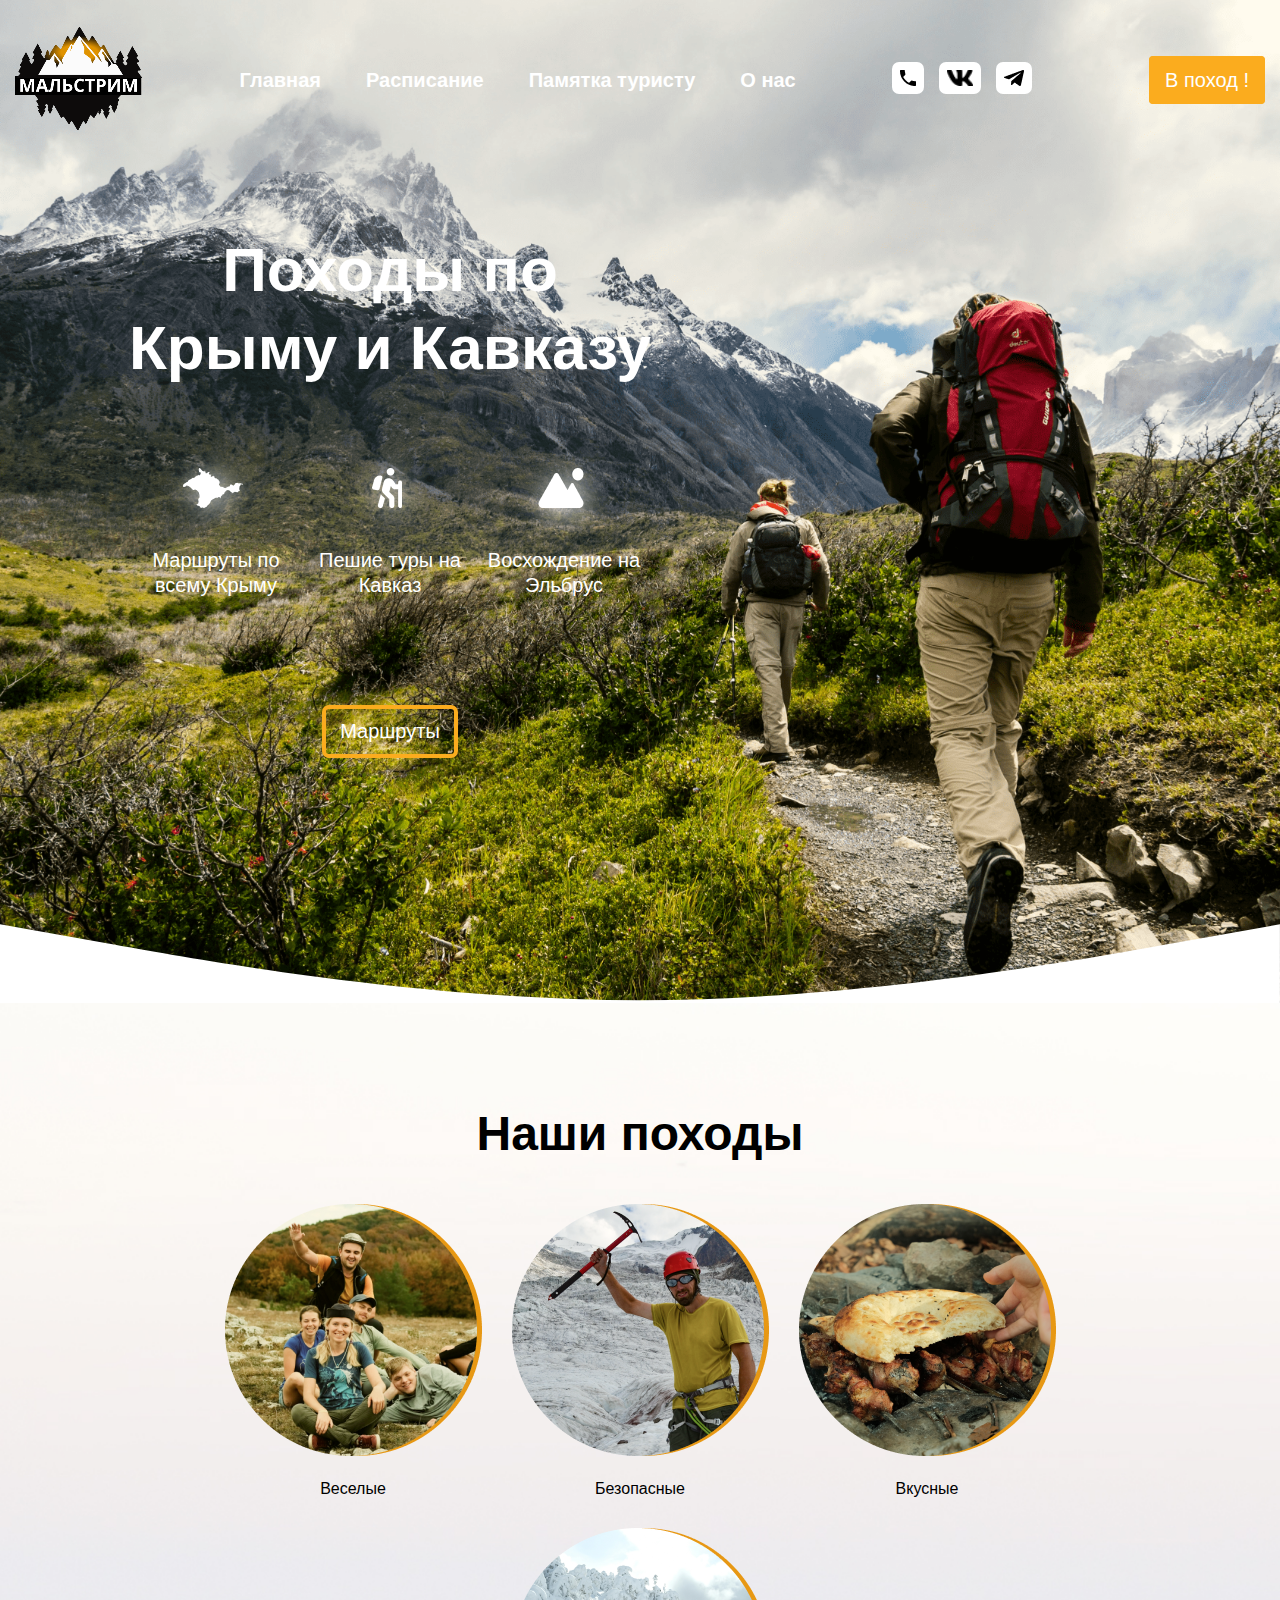
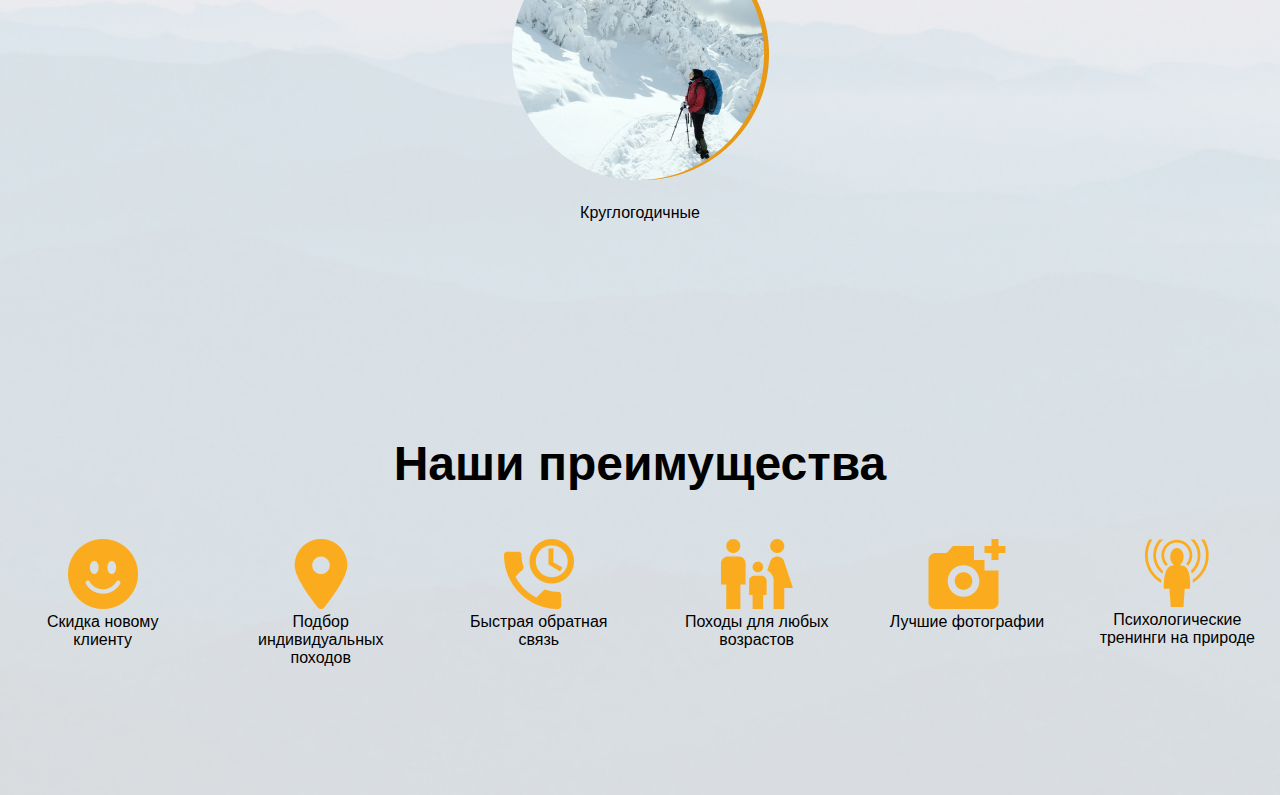
==== index.html @ 2e8ce88b "header" ====
<!DOCTYPE html>
<html lang="en">
  <head>
    <meta charset="UTF-8" />
    <meta http-equiv="X-UA-Compatible" content="IE=edge" />
    <meta name="viewport" content="width=device-width, initial-scale=1.0" />
    <title>МАЛЬСТРИМ</title>
    <script defer src="main.js"></script>
    <link rel="stylesheet" href="main.css" />
    <link
      href="https://fonts.cdnfonts.com/css/euclid-circular-a"
      rel="stylesheet"
    />
    <link
      href="https://fonts.cdnfonts.com/css/helveticaneuecyr-2"
      rel="stylesheet"
    />
    <link rel="stylesheet" href="https://cdn.jsdelivr.net/npm/swiper@9/swiper-bundle.min.css" />
    <script src="https://cdn.jsdelivr.net/npm/swiper@9/swiper-bundle.min.js"></script>
  </head>
  <body>
    <header class="header">
      <div class="container">
        <div class="header_burger">
          <div class="burger">
            <span></span>
          </div>
        </div>
        <div class="header_block">
          <a href="index.html"><img src="img/logo.png" alt="logo" /></a>
          <nav class="nav">
            <ul>
              <li><a href="index.html">Главная</a></li>
              <li><a href="schedule.html">Расписание</a></li>
              <li><a href="reminder.html">Памятка туристу</a></li>
              <li><a href="about.html">О нас</a></li>
            </ul>
          </nav>
          <div class="menu" >
            <img class="menu_img" src="img/+.png" onclick="menu_img_close()" alt="">
            <ul>
              <li class="menu_link"><a href="index.html">Главная</a></li>
              <li class="menu_link"><a href="schedule.html">Расписание</a></li>
              <li class="menu_link">
                <a href="reminder.html">Памятка туристу</a>
              </li>
              <li class="menu_link"><a href="about.html">О нас</a></li>
            </ul>
            <button class="menu_btn" type="submit" onclick="show()">Заявка</button>
            <div class="menu_tel">
              <img src="img/tube  white.png" alt="telephone">
              <p>+7(978) 798-58-72</p>
            </div>
            <div class="menu_tel">
              <img src="img/tube  white.png" alt="telephone">
              <p>+7(978) 798-58-72</p>
            </div>
            <div class="menu_icon">
              <img src="img/VK1.png" alt="vk">
              <img src="img/TЛ.png" alt="telegram">
            </div>
          </div>
          <div class="header_icon">
            <a href=""><img class="header_icon_telephone" src="img/Трубка.png" alt="telephone" /></a>
            <a href="#"><img class="header_icon_vk" src="img/VK1.png" alt="vk" /></a>
            <a href="#"><img class="header_icon_telegram" src="img/TЛ.png" alt="telegram" /></a>
          </div>
          <div class="header_link">
            <a href="#" onclick="show()">В поход !</a>
          </div>
    </div>
          <div class="modal_form_active modal_close">
            <div class="modal_window_window">
            <div class="modal_window">
              <div class="modal_img_1" >
                <img src="img/модальное окно.png" alt="">
                <div class="modal_form_p">
                  <p>Отдыхай правильно</p>
                </div>
              </div>
              <div class="modal_img_2">
                <img src="img/+.png" onclick="show()"alt="">
              </div>
            <div class="modal_form">
              <form action="">
                <p class="modal_form_text">Отправьте заявку и мы перезвоним Вам в ближайшее время и поможем подобрать поход</p>
                <div class="modal_application">
                  <img src="img/туристМод.png" alt="турист">
                  <div class="modal_application_label">
                  <p><label for="">Ваше имя:</label></p>
                  <input class="modal_application_input" type="text" name="name">
                </div>
                </div>
                <div class="modal_application">
                  <img src="img/телефон.png" alt="телефон">
                  <div class="modal_application_label">
                  <p><label for="">Телефон:</label></p>
                  <input class="modal_application_input" type="text" name="name">
                </div>
                </div>
                <div class="modal_application_checkbox">
                <input type="checkbox" class="modal_application_input_checkbox">
                <p> Я согласен с <span>условиями передачи информации</span></p>
              </div>
                <button class="modal_form_btn" type="submit">Отправить</button>
              </form>
            </div>
          </div>
          </div>
      </div>
          <div class="header_box">
            <div class="header_box_title_img">
              <div class="header_box_title">
                <h1>
                  Походы по <br />
                  Крыму и Кавказу
                </h1>
              </div>
              <div class="header_block_description">
                <div class="header_block_img">
                  <img src="img/Карта.png" alt="Карта" />
                  <p>Маршруты по всему Крыму</p>
                </div>
                <div class="header_block_img">
                  <img src="img/Турист.png" alt="Карта" />
                  <p>Пешие туры на Кавказ</p>
                </div>
                <div class="header_block_img">
                  <img src="img/Гора.png" alt="Карта" />
                  <p>Восхождение на Эльбрус</p>
                </div>
              </div>
            </div>
            <div class="header_box_link">
              <a href="schedule.html">Маршруты</a>
            </div>
          </div>
        </div>
        <svg xmlns="http://www.w3.org/2000/svg" viewBox="0 0 1440 185"><path fill="#ffffff" fill-opacity="1" d="M0,96L120,117.3C240,139,480,181,720,181.3C960,181,1200,139,1320,117.3L1440,96L1440,320L1320,320C1200,320,960,320,720,320C480,320,240,320,120,320L0,320Z"></path></svg>
    </header>
    <section class="hiking_advantages">
      <div class="container">
        <h2>Наши походы</h2>
        <div class="hiking_block">
          <div class="hiking_img">
            <img src="img/Веселые.png" alt="cheerful" />
            <p>Веселые</p>
          </div>
          <div class="hiking_point"></div>
          <div class="hiking_img">
            <img src="img/Безопасные.png" alt="Safe" />
            <p>Безопасные</p>
          </div>
          <div class="hiking_point"></div>
          <div class="hiking_img">
            <img src="img/Вкусные.png" alt="Tasty" />
            <p>Вкусные</p>
          </div>
          <div class="hiking_point"></div>
          <div class="hiking_img">
            <img src="img/Круглогодичные.png" alt="season" />
            <p>Круглогодичные</p>
          </div>
        </div>
        <div class="swiper mySwiper">
          <div class="swiper-wrapper">
            <div class="swiper-slide"><img src="img/Веселые.png" alt="Веселые"></div>
            <div class="swiper-slide"><img src="img/Безопасные.png" alt="Безопасные"></div>
            <div class="swiper-slide"><img src="img/Вкусные.png" alt="Вкусные"></div>
            <div class="swiper-slide"><img src="img/Круглогодичные.png" alt="Круглогодичные"></div>
          </div>
        </div>
      </div>
      <div class="container">
        <h2>Наши преимущества</h2>
        <div class="advantages_block">
          <div class="advantages_img">
            <img src="img/Vector.png" alt="" />
            <p>Скидка новому клиенту</p>
          </div>
          <div class="advantages_img">
            <img src="img/Vector (1).png" alt="" />
            <p>Подбор индивидуальных походов</p>
          </div>
          <div class="advantages_img_none">
            <img src="img/Vector (2).png" alt="" />
            <p>Быстрая обратная связь</p>
          </div>
          <div class="advantages_img">
            <img src="img/Vector (3).png" alt="" />
            <p>Походы для любых возрастов</p>
          </div>
          <div class="advantages_img">
            <img src="img/Vector (4).png" alt="" />
            <p>Лучшие фотографии</p>
          </div>
          <div class="advantages_img_none">
            <img src="img/Vector (5).png" alt="" />
            <p>Психологические тренинги на природе</p>
          </div>
        </div>
      </div>
    </section>


  </body>
</html>
---- main.css ----
* {
    margin: 0;
    padding: 0;
    box-sizing: border-box;
}

.container {
    max-width: 1290px;
    margin: 0 auto;
    padding: 0 15px;
}
body {
    font-family: "Euclid Circular A", sans-serif;
}
h2 {
    text-align: center;
    font-size: 48px;
    line-height: 61px;
    font-weight: 700;
    color: #000000;
    padding-top: 100px;
}

.header_schedule,
.header_reminder,
.header_about {
    padding-top: 25px;
}
.header {
    position: relative;
    width: 100%;
    background-image: url("img/Фон.png");
    background-repeat: no-repeat;
    background-size: cover;
    background-position: center;
    padding-top: 25px;
    padding-bottom: 200px;
}
svg{
    position: absolute;
    bottom: 0;
}
.header_block {
    display: flex;
    flex-wrap: wrap;
    align-items: center;
}

.nav {
    margin-left: 212px;
    margin-right: 83px;
}
.nav ul {
    display: flex;
    flex-wrap: wrap;
    gap: 45px;
}
.nav a {
    text-decoration: none;
    font-size: 20px;
    line-height: 25px;
    font-weight: 700;
    color: #ffffff;
}
.nav a:hover {
    color: #132c33;
}
.nav a:active {
    color: #132c33;
}
.nav li {
    list-style: none;
}
.menu > img {
    padding-top: 40px;
    padding-bottom: 54px;
}
.menu {
    text-align: end;
    width: 80%;
    height: auto;
    background-color: rgba(19, 44, 51, 1);
    opacity: 1;
    padding-top: 50px;
    padding-right: 30px;
    position: fixed;
    right: -3000px;
    transition: 1s;
    z-index: 5;
}

.menu li {
    text-align: end;
    list-style: none;
    text-decoration: none;
    margin-bottom: 30px;
}
.menu_btn {
    font-size: 20px;
    line-height: 25px;
    font-weight: 500;
    color: #ffffff;
    border: 1px solid #fbac1e;
    background-color: #fbac1e;
    padding: 11px 30px 11px 30px;
    border-radius: 7px;
    margin-top: 50px;
    margin-bottom: 91px;
}
.menu_btn:hover {
    background-color: #ffca3c;
}
.menu_btn:active {
    background-color: #e79814;
}
.menu_link > a {
    text-decoration: none;
    font-size: 20px;
    line-height: 25px;
    font-weight: 500;
    color: #ffffff;
}
.menu.animate {
    top: 0px;
    right: 0;
}
.menu_tel {
    display: flex;
    justify-content: end;
    align-items: center;
    margin-bottom: 15px;
}
.menu_tel > img {
    margin-right: 15px;
    color: #ffffff;
}
.menu_tel > p {
    font-size: 18px;
    line-height: 21px;
    font-weight: 300;
    color: #ffffff;
}
.menu_icon > img {
    margin-left: 23px;
    margin-bottom: 85px;
    padding: 8px;
    background-color: #ffffff;
    border-radius: 7px;
}

.header_icon {
    display: flex;
    gap: 15px;
}
.header_icon_telephone,
.header_icon_telegram,
.header_icon_vk {
    padding: 8px;
    background-color: #ffffff;
    border-radius: 7px;
    height: 32px;
}
.header_icon_telegram:hover,
.header_icon_vk:hover {
    background-color: #ffca3c;
}
.header_icon_telephone:active,
.header_icon_telegram:active,
.header_icon_vk:active {
    background-color: #e79814;
}
.header_link > a {
    text-decoration: none;
    font-size: 20px;
    line-height: 25px;
    font-weight: 500;
    color: #ffffff;
    padding: 12px 15px;
    border: 1px solid #fbac1e;
    background-color: #fbac1e;
    border-radius: 4px;
    margin-left: 21px;
}
.header_link > a:hover {
    background-color: #ffca3c;
    border: 1px solid #ffca3c;
}
.header_link > a:active {
    background-color: #e79814;
    border: 1px solid #e79814;
}
.header_info_box {
    width: 100%;
    display: flex;
}
.header_box_title h1 {
    text-align: center;
    font-size: 62px;
    line-height: 78px;
    font-weight: 700;
    color: #ffffff;
}
.header_box {
    /* display: flex; */
    width: 45%;
    padding-top: 220px;
    padding-bottom: 45px;
}
.header_block_description {
    display: flex;
}
.header_block_img {
    width: 174px;
    gap: 15px;
    text-align: center;
}
.header_block_description p {
    color: #ffffff;
    font-size: 20px;
    line-height: 25px;
    font-weight: 500;
}
.header_box_link a {
    text-decoration: none;
    font-size: 20px;
    line-height: 25px;
    font-weight: 500;
    color: #ffffff;
    border: 4px solid #fbac1e;
    border-radius: 7px;
    padding: 10px 14px;
}
.header_box_link a:hover {
    border: 4px solid #ffca3c;
}
.header_box_link a:active {
    border: 4px solid #e79814;
}
.header_box_link {
    display: flex;
    align-items: center;
    padding-top: 51px;
    justify-content: center;
}

/* Модальное  */

.modal_close{
    display: none;
}
.modal_form_active::before{
    content: "";
    background-color: rgba(0,0,0,0.6);
    position: fixed;
	left: 0;
	top: 0;
	width: 100%;
	height: 100%;
    z-index: 5;
}
.modal_window{
    position: relative;
    text-align: end;
    z-index: 6;
}
.modal_img_1{
    position: absolute;
    width: 100%;
}
.modal_img_2{
    position: absolute;
    right: 35px;
    top: 50px;
}
.modal_form_p{
    position: absolute;
    font-size: 28px;
    line-height: 35px;
    font-weight: 400;
    color: #ffffff;
    bottom: 117px;
    right: 80px;
    padding-bottom: 14px;
    border-bottom: 2px solid #ffffff;
    width: 440px;
}
.modal_form{
    position: absolute;
    max-width: 510px;
    padding: 14px 14px 40px 50px;
    margin-top: 90px;
    background-color: #ffffff;
    border-radius: 15px;
    text-align: start;
}
.modal_form_p{
    font-size: 28px;
    line-height: 35px;
    font-weight: 400;
    color: #ffffff;
    bottom: 117px;
    right: 80px;
    padding-bottom: 14px;
    border-bottom: 2px solid #ffffff;
    width: 440px;
}
.modal_form_application {
    font-size: 18px;
    line-height: 23px;
    font-weight: 300;
    color: #000000;
    padding-bottom: 25px;
}
.modal_application {
    display: flex;
    align-items: end;
    font-size: 20px;
    line-height: 22px;
    font-weight: 500;
    color: #000000;
    padding-top: 15px;
}
.modal_application img{
    height: 36px;
    margin-right: 20px;
}
.modal_application_label p{
    padding-left: 30px;
}
.modal_application_input {
    border: none;
    border-bottom: 1px solid #000000;
    background: none;
    max-width: 300px;
    font-size: 20px;
}
.modal_application_checkbox{
    display: flex;
    margin-top: 26px;
}
.modal_application_input_checkbox{
    margin-right: 10px;
    width: 20px;
    height: 20px;
}
.modal_application_checkbox>p{
    font-size: 16px;
    line-height: 20px;
    font-weight: 300;
    color: rgba(170, 170, 170, 1);
}
.modal_application_checkbox>p>span{
    color: rgba(251, 172, 30, 1);
}
.modal_form_btn {
    font-size: 20px;
    line-height: 25px;
    font-weight: 500;
    color: #ffffff;
    padding: 11px 42px 11px 42px;
    border: none;
    background-color: #fbac1e;
    border-radius: 7px;
    display: block;
    margin: 30px auto 0;
}


/* hiking */
.swiper-slide img{
    display: none;
}
.hiking_advantages {
    background-image: url(img/sect-benefits.jpg);
    background-repeat: no-repeat;
    background-size: cover;
}
.hiking_block {
    width: 100%;
    display: flex;
    flex-wrap: wrap;
    justify-content: space-between;
    align-items: center;
    padding-top: 40px;
    padding-bottom: 111px;
}
.hiking_img {
    text-align: center;
}
.hiking_img:last-child {
    padding-right: 0;
    border: 0;
}
.hiking_point {
    width: 20px;
    height: 20px;
    border: 1px solid #fbac1e;
    background-color: #fbac1e;
    border-radius: 50%;
    align-items: center;
}
.hiking_img > img {
    padding-bottom: 20px;
}

/* advantages */

.advantages_block {
    display: flex;
    justify-content: center;
    padding-top: 45px;
    padding-bottom: 128px;
    gap: 48px;
}
.advantages_img {
    max-width: 170px;
    text-align: center;
}
.advantages_img_none{
    max-width: 170px;
    text-align: center;
}






@media (max-width: 1300px) {

    .header_block{
        justify-content: space-between;
    }
    .nav{
        margin: 0;
    }
    .hiking_block {
        justify-content: center;
    }
    .header_block_description{
        justify-content: center;
        padding-top: 51px;
        padding-bottom: 56px;
    }
    .header_box{
        width: 60%;
        display: block;
        padding-top: 96px;
    }
    .header_box_link{
        justify-content: center;
    }
    .advantages_block{
        flex-wrap: wrap;
    }
    .hiking_block{
        width: 80%;
        margin: 0 auto;
        gap: 30px;
    }
    .hiking_point{
        display: none;
    }
    .modal_img_1 img{
        width: 850px;
        height: 560px;
    }
    .modal_form{
        margin-top: 90px;
    }
}
@media (max-width: 1100px){
    .header_icon {
        display: none;
    }
    .nav,
    .header_link {
        display: none;
    }
    .header_burger{
        display: flex;
        justify-content: end;
    }
    .menu{
        width: 50%;
    }
    .burger {
        top: 72px;
        right: 20px;
        position: relative;
        width: 35px;
        height: 35px;
    }
    .burger span,
    .burger span:before,
    .burger span:after {
        position: absolute;
        width: 100%;
        height: 3px;
        background: #ffffff;
        transition: 0.5s;
    }
    .burger span:before {
        content: "";
        top: -10px;
    }
    .burger span {
        top: 15px;
        right: 1px;
    }
    .burger span:after {
        content: "";
        bottom: -10px;
    }
}
@media (max-width: 855px) {
    .header_box {
        width: 100%;
        display: block;
    }
    .header_block_description {
        width: 100%;
        justify-content: center;
        padding-bottom: 30px;
    }
    .header_block_description p {
        font-size: 16px;
        line-height: 20px;
        font-weight: 500;
    }
    .header_box_link {
        margin: 0;
        justify-content: center;
    }
    .hiking_point {
        display: none;
    }
    .hiking_block {
        gap: 15px;
        padding-bottom: 0;
    }
    .hiking_img p {
        padding-bottom: 15px;
    }
    .header_box {
        padding-top: 50px;
    }

    .modal_img_1 img, .modal_form_p{
        display: none;
    }
    .modal_form{
        position: sticky;
        margin: 0 auto;
    }
    .modal_img_2{
        position: static;
        text-align: end;
        margin-right: 150px;
        margin-bottom: 14px;
    }

    /* .burger span.active:before {
        content: "";
        top: 0px;
        transform: rotate(45deg);
    }
    .burger span.active:after {
        content: "";
        bottom: 0;
        transform: rotate(-45deg);
    } */
    /* .burger span.active {
        background: rgba(255, 255, 255, 0);
    } */
}
@media (max-width: 695px){
    .hiking_block{
        display: none;
    }
    .swiper {
      width: 80%;
      height: 80%;
    }
    .swiper-slide {
      text-align: center;
      font-size: 18px;
      background: rgb(255 255 255 / 0%);
      display: flex;
      justify-content: center;
      align-items: center;
    }
    .swiper-slide img {
      display: block;
      width: 100%;
      height: 100%;
      object-fit: cover;
      gap: 50px;
      padding-top: 33px;
    }
    .advantages_img_none{
        display: none;
    }
    .advantages_block{
        gap: 0;
    }
    .advantages_img {
        max-width: 140px;
        text-align: center;
        padding-bottom: 20px;
    }
}

@media (max-width: 380px) {
    .menu{
        width: 80%;
    }
    h2 {
        font-size: 28px;
        padding-top: 41px;
    }
    .header_box_title>h1{
        text-align: start;
        background-color: none;
    }
    .modal_form{
        width: 330px;
    }
    .modal_img_2{
        margin-right: 35px;
    }
    .modal_application_input{
        width: 220px;
    }
}
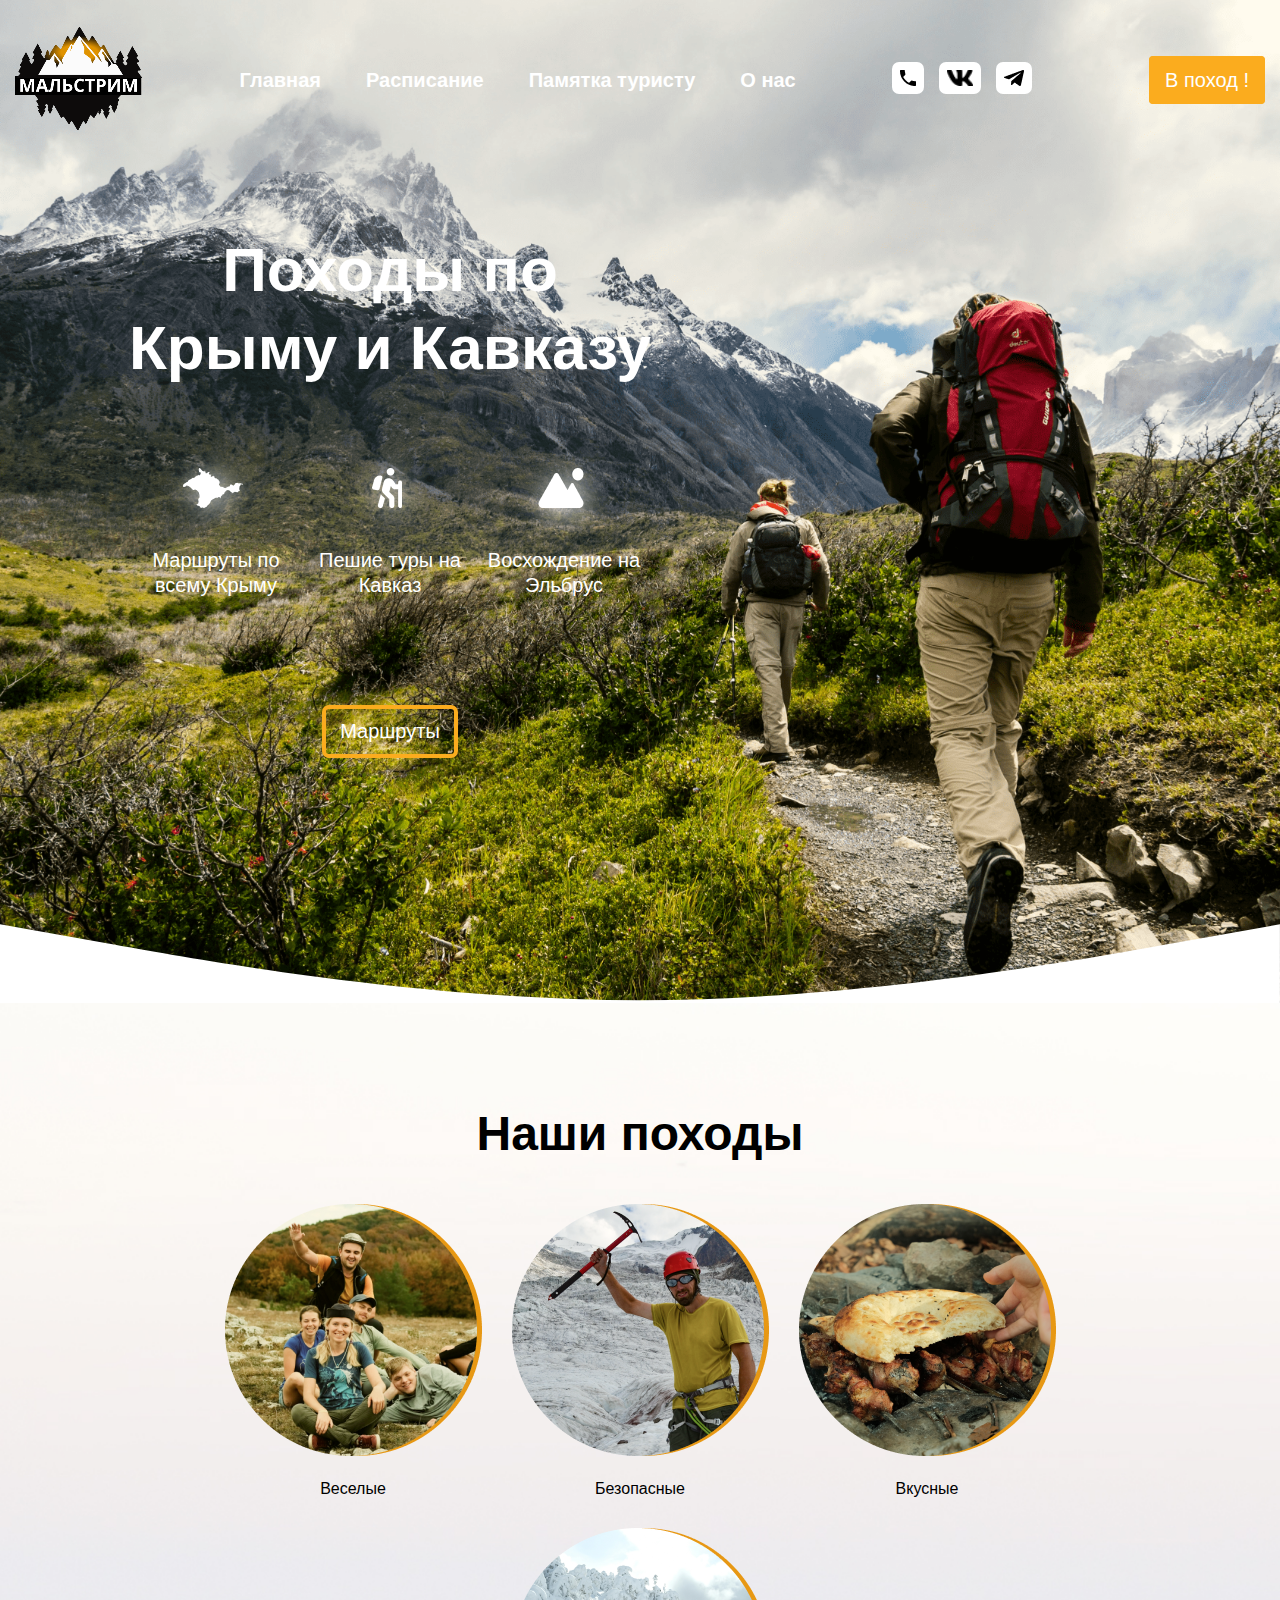
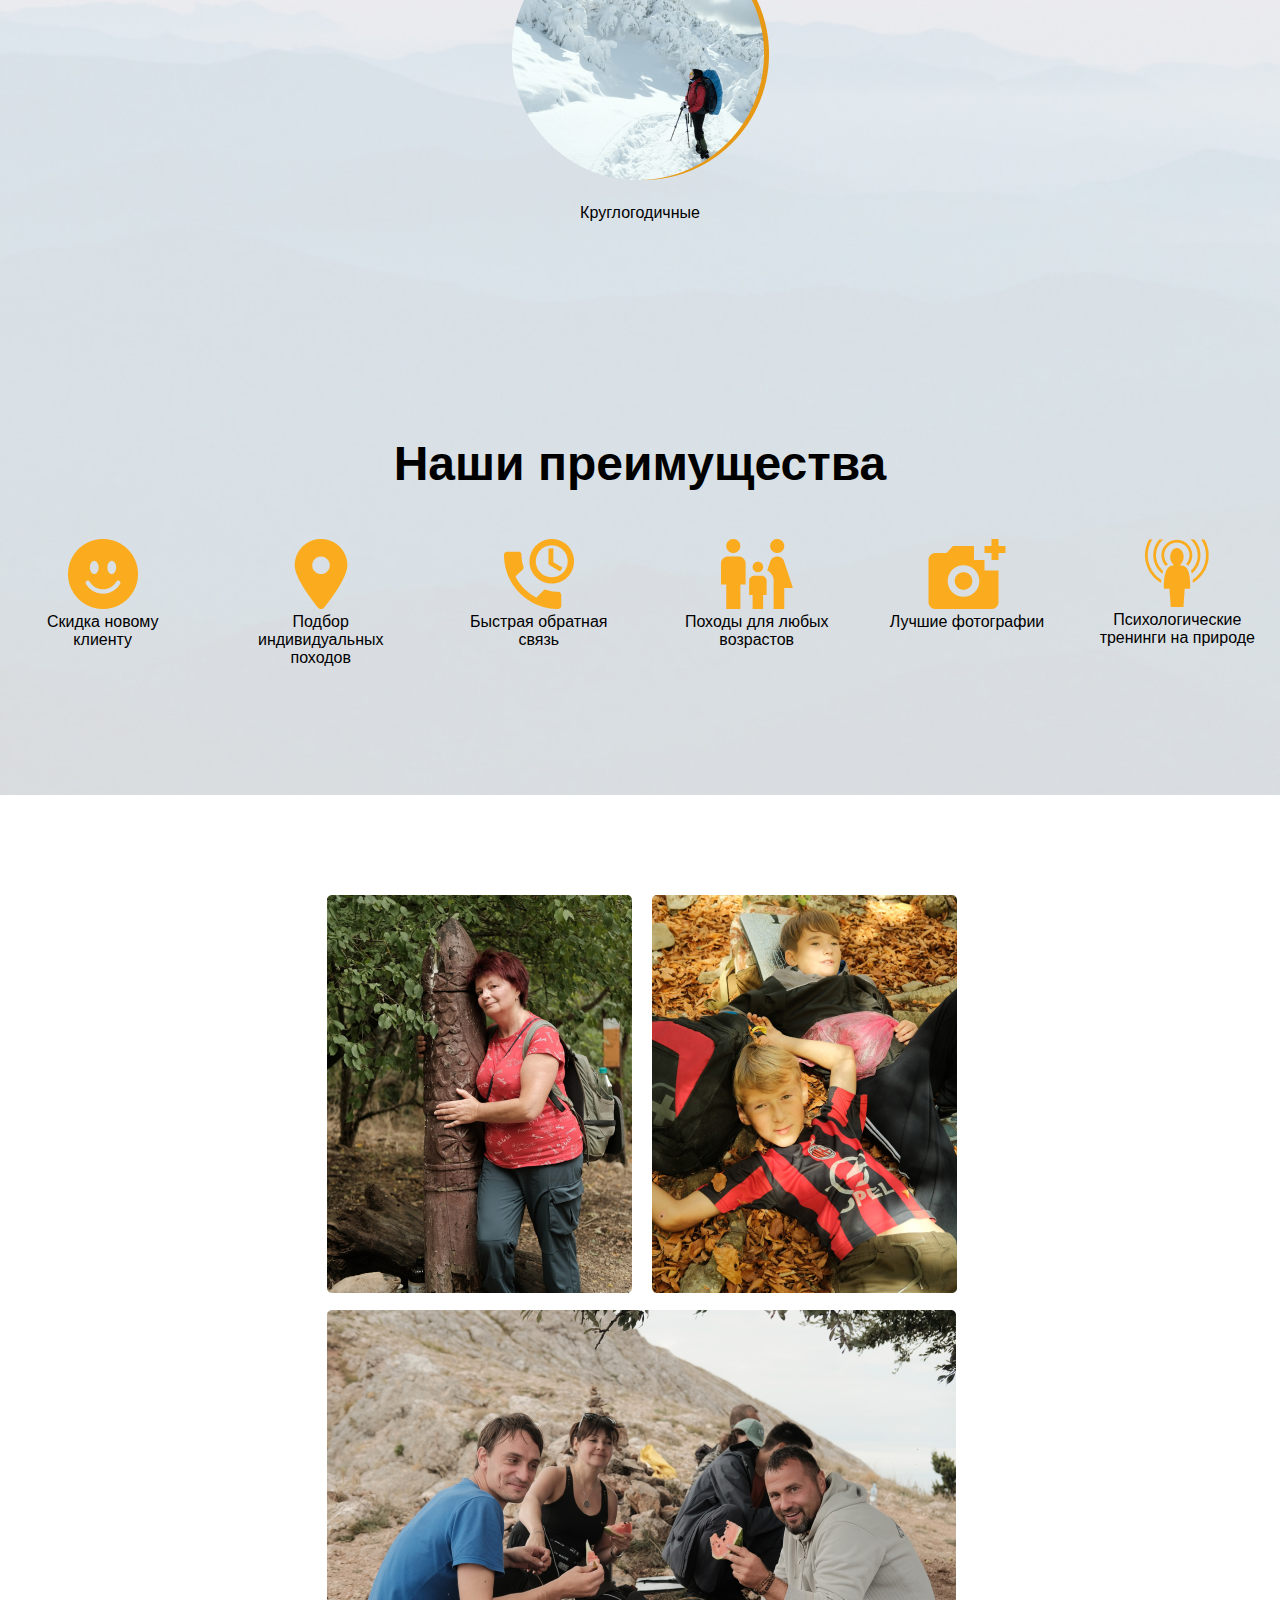
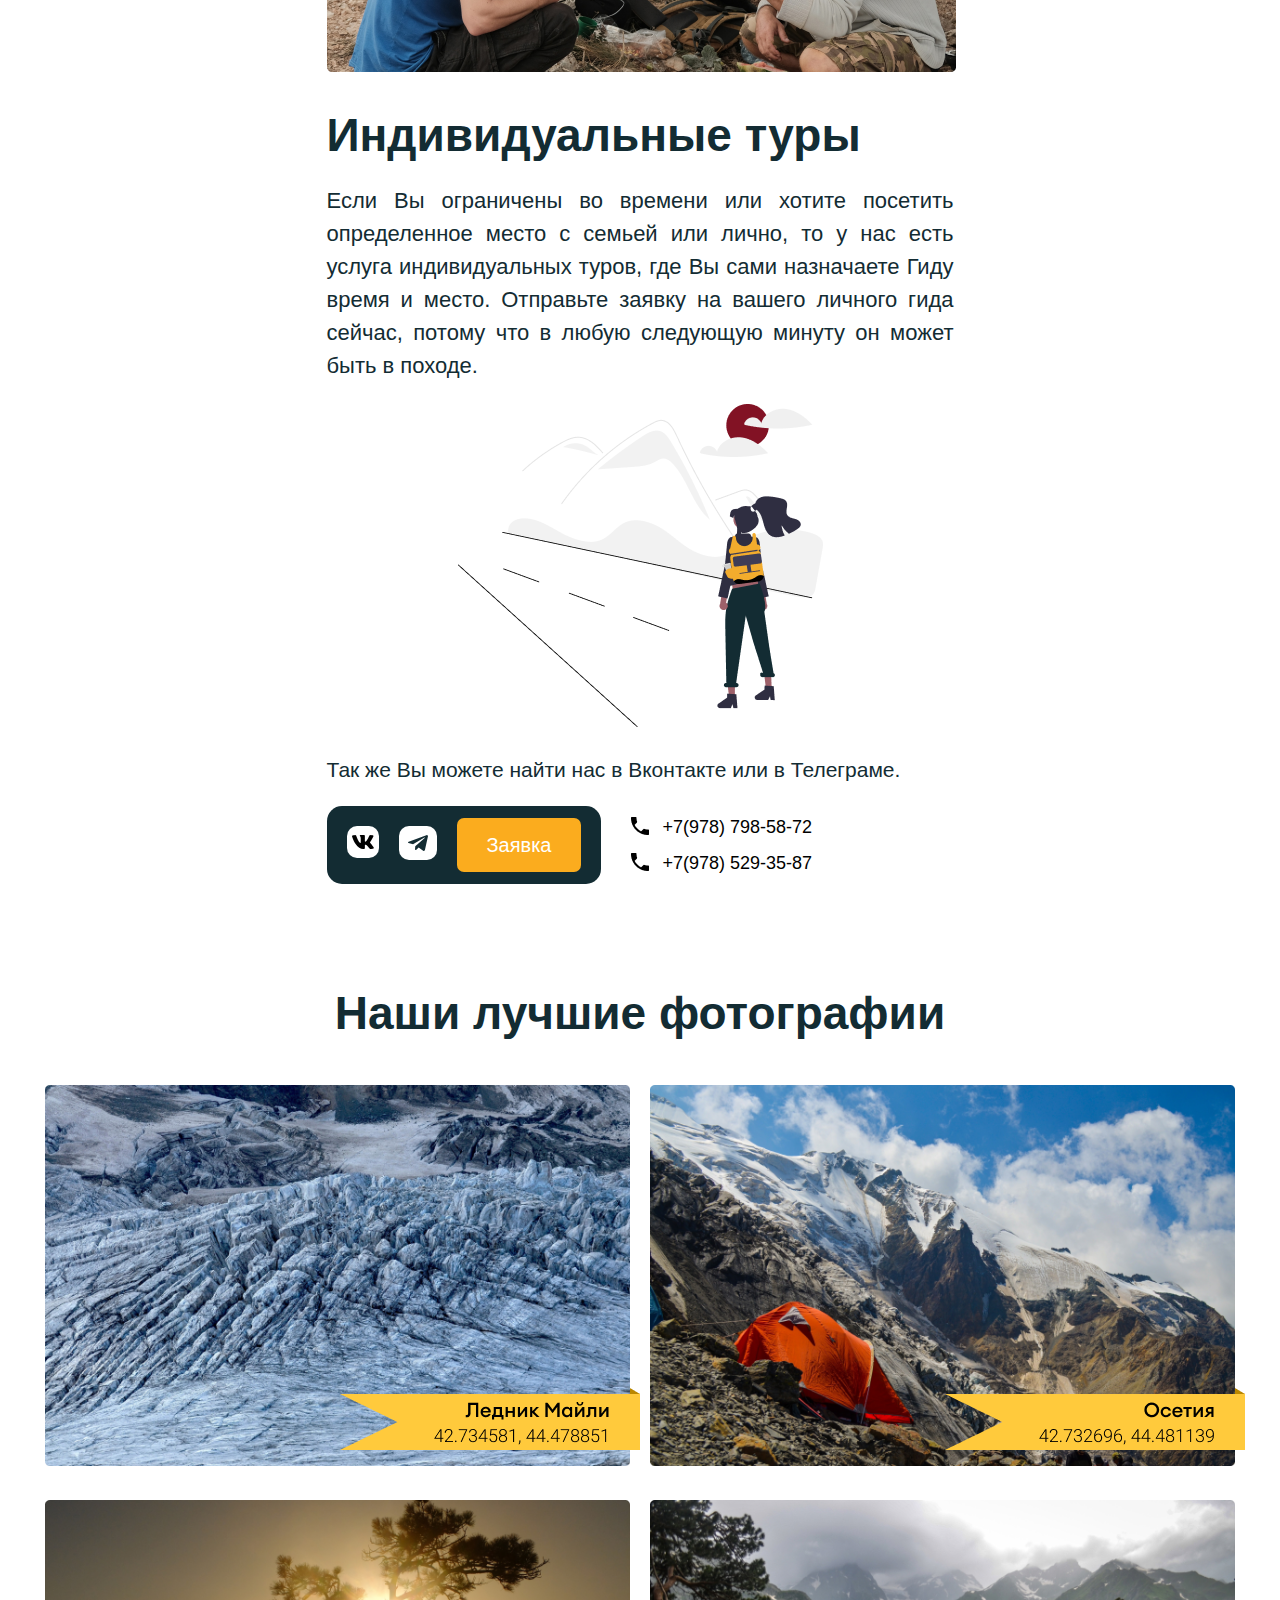
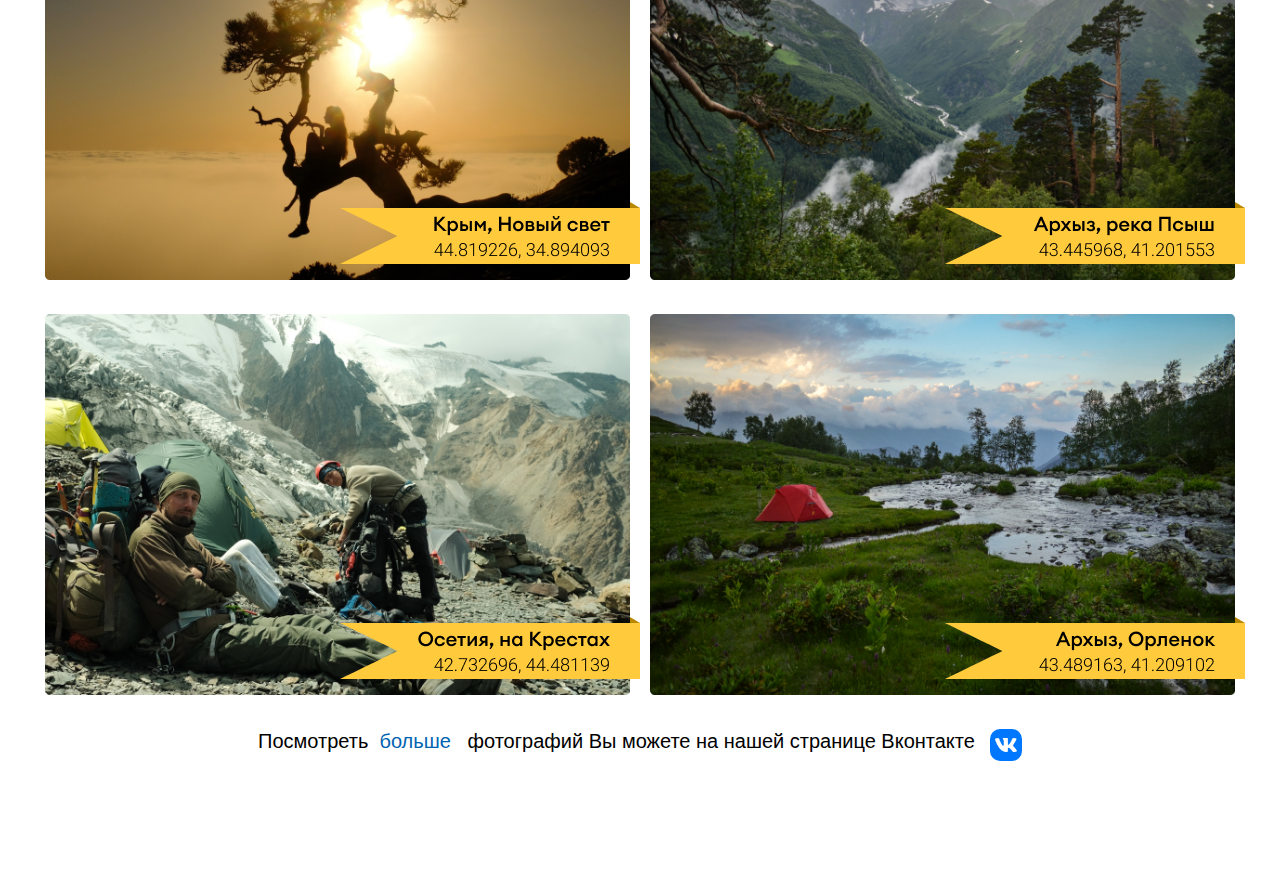
==== commit 0c42dc5d: "Изменения на 17.03" ====
--- a/index.html
+++ b/index.html
@@ -19,6 +19,9 @@
     <script src="https://cdn.jsdelivr.net/npm/swiper@9/swiper-bundle.min.js"></script>
   </head>
   <body>
+
+    <!-- Header  -->
+
     <header class="header">
       <div class="container">
         <div class="header_burger">
@@ -138,6 +141,9 @@
         </div>
         <svg xmlns="http://www.w3.org/2000/svg" viewBox="0 0 1440 185"><path fill="#ffffff" fill-opacity="1" d="M0,96L120,117.3C240,139,480,181,720,181.3C960,181,1200,139,1320,117.3L1440,96L1440,320L1320,320C1200,320,960,320,720,320C480,320,240,320,120,320L0,320Z"></path></svg>
     </header>
+    <!-- ---------------------->
+
+    <!-- Наши походы  -->
     <section class="hiking_advantages">
       <div class="container">
         <h2>Наши походы</h2>
@@ -164,13 +170,16 @@
         </div>
         <div class="swiper mySwiper">
           <div class="swiper-wrapper">
-            <div class="swiper-slide"><img src="img/Веселые.png" alt="Веселые"></div>
-            <div class="swiper-slide"><img src="img/Безопасные.png" alt="Безопасные"></div>
-            <div class="swiper-slide"><img src="img/Вкусные.png" alt="Вкусные"></div>
-            <div class="swiper-slide"><img src="img/Круглогодичные.png" alt="Круглогодичные"></div>
-          </div>
-        </div>
-      </div>
+            <div class="swiper-slide hiking_slider"><img src="img/Веселые.png" alt="Веселые"></div>
+            <div class="swiper-slide hiking_slider"><img src="img/Безопасные.png" alt="Безопасные"></div>
+            <div class="swiper-slide hiking_slider"><img src="img/Вкусные.png" alt="Вкусные"></div>
+            <div class="swiper-slide hiking_slider"><img src="img/Круглогодичные.png" alt="Круглогодичные"></div>
+          </div>
+        </div>
+      </div>
+      <!-- -------------------- -->
+
+      <!-- Наши преимущества -->
       <div class="container">
         <h2>Наши преимущества</h2>
         <div class="advantages_block">
@@ -201,7 +210,152 @@
         </div>
       </div>
     </section>
-
+    <!-- --------------  -->
+
+    <!-- Крым  -->
+    <!-- -----------------  -->
+
+    <!-- Индивидуальные туры  -->
+    <section class="tours">
+      <div class="container">
+          <div class="Individual_tours">
+              <div class="Individual_tours_img_block">
+                  <div class="Individual_tours_img_top">
+                  <img src="img/Фото 1.png" alt="Фото из похода ">
+                  <img src="img/Фото 2.png" alt="Фото из похода ">
+              </div>
+              <div class="Individual_tours_img_bottom">
+                  <img src="img/3.png" alt="Фото из похода ">
+              </div>
+              </div>
+              <div class="Individual_tours_content">
+                  <div class="Individual_tours_text">
+                      <div class="Individual_tours_title">Индивидуальные туры</div>
+                      <div class="Individual_tours_desc">Если Вы ограничены во времени или хотите посетить определенное место с семьей или лично, то у нас есть услуга индивидуальных туров, где Вы сами назначаете Гиду время и место. Отправьте заявку на вашего личного гида сейчас, потому что в любую следующую минуту он может быть в походе.</div>
+                      <div class="Individual_tours_text_img" >
+                      <img src="img/4.png" alt="Фото">
+                  </div>
+                  <div class="Individual_tours_text_bottom">Так же Вы можете найти нас в Вконтакте или в Телеграме.</div>
+                  </div>
+                  <div class="Individual_tours_contacts">
+                      <div class="Individual_tours_icon">
+                          <a href=""><img class="Individual_tours_icon_vk" src="img/vk.svg" alt=""></a>
+                          <a href=""><img class="Individual_tours_icon_tl" src="img/tl.svg" alt=""></a>
+                          <button class="Individual_tours_icon_button" type="submit" onclick="show()">Заявка</button>
+                      </div>
+                      <div class="Individual_tours_phones">
+                          <div class="Individual_tours_phones_1">
+                          <img src="img/tel.png" alt="">
+                          <p>+7(978) 798-58-72</p>
+                          </div>
+                          <div class="Individual_tours_phones_1">
+                              <img src="img/tel.png" alt="">
+                              <p>+7(978) 529-35-87</p>
+                              </div>
+                      </div>
+                  </div>
+              </div>
+          </div>
+      </div>
+  </section>
+    <!-- -----------------------------------  -->
+
+    <!-- Кавказ  -->
+    <!-- ---------------------------------------  -->
+
+    <!-- Наши лучшие фотографии  -->
+    <section class="photo">
+      <div class="container">
+          <div class="photo_title">Наши лучшие фотографии</div>
+          <div class="photo_img_block">
+          <div class="photo_img">
+              <img class="photo_img_wrap" src="img/Ледник Майли.png" alt="">
+              <img class="photo_img_inner" src="img/Ледник Майли(текст).png" alt="">
+          </div>
+          <div class="photo_img">
+              <img class="photo_img_wrap" src="img/Осетия.png" alt="">
+              <img class="photo_img_inner" src="img/Осетия(текст).png" alt="">
+          </div>
+      </div>
+      <div class="photo_img_block">
+          <div class="photo_img">
+              <img class="photo_img_wrap" src="img/Крым.png" alt="">
+              <img class="photo_img_inner" src="img/Крым (текст).png" alt="">
+          </div>
+          <div class="photo_img">
+              <img class="photo_img_wrap" src="img/Архыз, река Псыш.png" alt="">
+              <img class="photo_img_inner" src="img/Архыз, река Псыш(тест).png" alt="">
+          </div>
+      </div>
+      <div class="photo_img_block">
+          <div class="photo_img">
+              <img class="photo_img_wrap" src="img/Осетия, на Крестах.png" alt="">
+              <img class="photo_img_inner" src="img/Осетия, на Крестах(текст).png" alt="">
+          </div>
+          <div class="photo_img">
+              <img class="photo_img_wrap" src="img/Архыз, Орленок.png" alt="">
+              <img class="photo_img_inner" src="img/Архыз, Орленок(текст).png" alt="">
+          </div>
+      </div>
+
+      <!-- Галерея  -->
+
+      <div class="swiper mySwiper">
+          <div class="swiper-wrapper">
+            <div class="swiper-slide photo_img_gallery_clide">
+              <div class="photo_img_gallery">
+                  <img class="photo_img_wrap_gallery" src="img/Ледник Майли.png" alt="">
+                  <img class="photo_img_inner_gallery" src="img/Ледник Майли(текст).png" alt="">
+              </div>
+            </div>
+            <div class="swiper-slide photo_img_gallery_clide">
+              <div class="photo_img_gallery">
+                  <img class="photo_img_wrap_gallery" src="img/Осетия.png" alt="">
+                  <img class="photo_img_inner_gallery" src="img/Осетия(текст).png" alt="">
+              </div>
+            </div>
+            <div class="swiper-slide photo_img_gallery_clide">
+              <div class="photo_img_gallery">
+                  <img class="photo_img_wrap_gallery" src="img/Крым.png" alt="">
+                  <img class="photo_img_inner_gallery" src="img/Крым (текст).png" alt="">
+              </div>
+            </div>
+            <div class="swiper-slide photo_img_gallery_clide">
+              <div class="photo_img_gallery">
+                  <img class="photo_img_wrap_gallery" src="img/Архыз, река Псыш.png" alt="">
+                  <img class="photo_img_inner_gallery" src="img/Архыз, река Псыш(тест).png" alt="">
+              </div>
+            </div>
+            <div class="swiper-slide photo_img_gallery_clide">
+              <div class="photo_img_gallery">
+              <img class="photo_img_wrap_gallery" src="img/Осетия, на Крестах.png" alt="">
+              <img class="photo_img_inner_gallery" src="img/Осетия, на Крестах(текст).png" alt="">
+          </div>
+      </div>
+            <div class="swiper-slide photo_img_gallery_clide">
+              <div class="photo_img_gallery">
+                  <img class="photo_img_wrap_gallery" src="img/Архыз, Орленок.png" alt="">
+                  <img class="photo_img_inner_gallery" src="img/Архыз, Орленок(текст).png" alt="">
+              </div>
+            </div>
+          </div>
+        </div>
+        <!--------------------- -->
+        <div class="photo_subtitle">
+         <a href="vk.com/malstrim"> Посмотреть<span>&nbsp больше &nbsp </span> фотографий Вы можете на нашей странице Вконтакте</a>
+          <a href="vk.com/malstrim" class="photo_subtitle_link">vk.com/malstrim</a>
+          <a href="vk.com/malstrim"><img class="photo_subtitle_link_vk" src="img/VK white.png" alt=""></a>
+        </div>
+      </div>
+
+  </section>
+    <!-- -------------------------------------  -->
+
+    <!-- Отзывы  -->
+    <!-- --------------------------------------  -->
+
+    <!-- footer  -->
+    <!-- ------------------------------  -->
 
   </body>
 </html>
--- a/main.css
+++ b/main.css
@@ -20,6 +20,8 @@
     color: #000000;
     padding-top: 100px;
 }
+
+/* Header */
 
 .header_schedule,
 .header_reminder,
@@ -366,7 +368,7 @@
 }
 
 
-/* hiking */
+/* Наши походы */
 .swiper-slide img{
     display: none;
 }
@@ -402,8 +404,9 @@
 .hiking_img > img {
     padding-bottom: 20px;
 }
-
-/* advantages */
+/* ----------  */
+
+/* Наши преимущества */
 
 .advantages_block {
     display: flex;
@@ -420,6 +423,217 @@
     max-width: 170px;
     text-align: center;
 }
+/* ------------------  */
+
+/* Крым */
+     /* -----------------   */
+
+ /* Индивидуальные туры  */
+ .Individual_tours {
+    display: flex;
+    width: 100%;
+    padding-top: 100px;
+    padding-bottom: 100px;
+    padding-left: 15px;
+    padding-right: 15px;
+}
+.Individual_tours_img_top {
+    display: flex;
+    margin-bottom: 17px;
+}
+.Individual_tours_img_top img {
+    margin-right: 20px;
+}
+.Individual_tours_img_top img:last-child {
+    margin: 0;
+}
+.Individual_tours_content {
+    margin-left: 30px;
+}
+.Individual_tours_title {
+    font-size: 46px;
+    line-height: 58px;
+    font-weight: 700;
+    color: #132c33;
+    margin-bottom: 20px;
+}
+.Individual_tours_desc {
+    font-family: 'HelveticaNeueCyr', sans-serif;
+    font-size: 22px;
+    line-height: 33px;
+    font-weight: 300;
+    color: #132c33;
+    text-align: justify;
+    margin-bottom: 22px;
+}
+.Individual_tours_text_img {
+    text-align: center;
+    margin-bottom: 22px;
+}
+.Individual_tours_text_bottom {
+    font-family: 'HelveticaNeueCyr', sans-serif;
+    font-size: 21px;
+    line-height: 33px;
+    font-weight: 300;
+    color: #132c33;
+    margin-bottom: 20px;
+}
+.Individual_tours_contacts {
+    display: flex;
+    align-items: center;
+}
+.Individual_tours_icon {
+    padding: 0 20px 0 20px;
+    background-color: #132c33;
+    display: flex;
+    border-radius: 15px;
+}
+.Individual_tours_icon_vk {
+    padding: 9px 5px 9px 5px;
+    background-color: #ffffff;
+    border: none;
+    border-radius: 10px;
+    margin: 20px 20px 20px 0;
+}
+.Individual_tours_icon_tl {
+    padding: 9px;
+    background-color: #ffffff;
+    border: none;
+    border-radius: 10px;
+    margin: 20px 20px 20px 0;
+}
+.Individual_tours_icon_vk:hover,
+.Individual_tours_icon_tl:hover {
+    background-color: #ffca3c;
+}
+.Individual_tours_icon_vk:active,
+.Individual_tours_icon_tl:active {
+    background-color: #e79814;
+}
+.Individual_tours_icon_button {
+    font-size: 20px;
+    line-height: 25px;
+    font-weight: 500;
+    color: #ffffff;
+    padding: 11px 30px 11px 30px;
+    border-radius: 7px;
+    background-color: #fbac1e;
+    border: none;
+    margin: 12px 0 12px 0;
+    cursor: pointer;
+}
+.Individual_tours_icon_button:hover {
+    background-color: #ffca3c;
+}
+.Individual_tours_icon_button:active {
+    background-color: #e79814;
+}
+.Individual_tours_phones {
+    margin-left: 30px;
+}
+.Individual_tours_phones_1 {
+    display: flex;
+    margin-bottom: 15px;
+}
+.Individual_tours_phones_1 img{
+    width: 18px;
+    height: 18px;
+}
+.Individual_tours_phones_1:last-child {
+    margin: 0;
+}
+.Individual_tours_phones_1 p {
+    font-size: 18px;
+    line-height: 21px;
+    font-weight: 300;
+    color: #000000;
+    margin-left: 13px;
+}
+     /* -----------------------------------  --> */
+
+ /* Кавказ   */
+     /* ---------------------------------------   */
+
+ /* Наши лучшие фотографии  */
+ .photo_title {
+    text-align: center;
+    font-size: 46px;
+    line-height: 58px;
+    font-weight: 700;
+    color: #132c33;
+    margin-bottom: 43px;
+}
+.photo_img_block {
+    display: flex;
+    gap: 30px;
+    margin-bottom: 30px;
+    padding-left: 15px;
+    padding-right: 15px;
+}
+.photo_img {
+    position: relative;
+}
+.photo_img_wrap {
+    width: 100%;
+    height: auto;
+    max-width: 630px;
+}
+.photo_img_inner {
+    position: absolute;
+    bottom: 20px;
+    right: -10px;
+    width: 60%;
+    height: auto;
+    max-width: 300px;
+}
+.swiper-slide_img {
+    display: none;
+}
+.photo_subtitle {
+    display: flex;
+    flex-wrap: wrap;
+    justify-content: center;
+    font-size: 20px;
+    line-height: 25px;
+    font-weight: 500;
+    margin-bottom: 113px;
+}
+.photo_subtitle a {
+    text-decoration: none;
+    color: rgba(0, 0, 0, 1);
+}
+.photo_subtitle span {
+    color: rgba(0, 99, 177, 1);
+}
+.photo_subtitle img {
+    margin-left: 15px;
+}
+.photo_subtitle_link {
+    font-size: 20px;
+    line-height: 25px;
+    font-weight: 400;
+    color: #000000;
+    display: none;
+}
+.photo_subtitle_link_vk {
+    background-color: #0077ff;
+    padding: 9px 5px 9px 5px;
+    border: none;
+    border-radius: 10px;
+}
+.photo_subtitle_link_vk:hover {
+    background-color: #132c33;
+}
+.photo_subtitle_link_vk:active {
+    background-color: #e79814;
+}
+     /* -------------------------------------   */
+
+ /* Отзывы   */
+     /* --------------------------------------   */
+
+ /* footer   */
+     /* ------------------------------  */
 
 
 
@@ -467,6 +681,27 @@
     }
     .modal_form{
         margin-top: 90px;
+    }
+    .Individual_tours {
+        display: block;
+        max-width: 657px;
+        margin: 0 auto;
+    }
+    .Individual_tours_img_block {
+        width: 100%;
+        text-align: center;
+        margin-bottom: 30px;
+    }
+    .Individual_tours_content {
+        margin: 0;
+    }
+    .Individual_tours_img_bottom {
+        justify-content: center;
+    }
+    .photo_img_block {
+        padding-left: 30px;
+        padding-right: 30px;
+        gap: 20px;
     }
 }
 @media (max-width: 1100px){
@@ -559,6 +794,15 @@
         margin-right: 150px;
         margin-bottom: 14px;
     }
+    .photo_subtitle a {
+        width: 80%;
+        text-align: center;
+        justify-content: center;
+        margin-bottom: 15px;
+    }
+    .photo_img_inner {
+        right: -7px;
+    }
 
     /* .burger span.active:before {
         content: "";
@@ -590,10 +834,10 @@
       justify-content: center;
       align-items: center;
     }
-    .swiper-slide img {
+    .hiking_slider img {
       display: block;
       width: 100%;
-      height: 100%;
+      /* height: 100%; */
       object-fit: cover;
       gap: 50px;
       padding-top: 33px;
@@ -609,6 +853,79 @@
         text-align: center;
         padding-bottom: 20px;
     }
+    .Individual_tours_img_block {
+        display: none;
+    }
+    .Individual_tours_title {
+        font-size: 28px;
+        line-height: 35px;
+        font-weight: 600;
+    }
+    .Individual_tours_contacts {
+        display: block;
+    }
+    .Individual_tours_icon {
+        margin-bottom: 15px;
+        width: 282px;
+    }
+    .Individual_tours_phones {
+        margin: 0;
+    }
+    .photo_img_block {
+        margin-bottom: 5px;
+    }
+    .photo_img {
+        display: none;
+    }
+    .photo_img_gallery_clide img {
+        display: block;
+    }
+    .photo_img_wrap_gallery {
+        position: relative;
+        width: 85%;
+        margin: 0 auto;
+    }
+    .photo_img_inner_gallery {
+        position: absolute;
+        bottom: 20px;
+        right: 30px;
+        width: 60%;
+        height: auto;
+        max-width: 300px;
+    }
+    .photo_subtitle {
+        margin-top: 50px;
+    }
+}
+
+
+@media (max-width: 550px) {
+    .photo_img_inner_gallery {
+        right: 25px;
+    }
+}
+
+
+@media (max-width: 480px) {
+    .photo_subtitle {
+        font-size: 18px;
+    }
+    .photo_subtitle a {
+        width: 100%;
+    }
+    .photo_subtitle_link {
+        display: block;
+    }
+    .photo_img_inner_gallery {
+        right: 21px;
+    }
+}
+
+
+@media (max-width: 400px) {
+    .photo_img_inner_gallery {
+        right: 17px;
+    }
 }
 
 @media (max-width: 380px) {
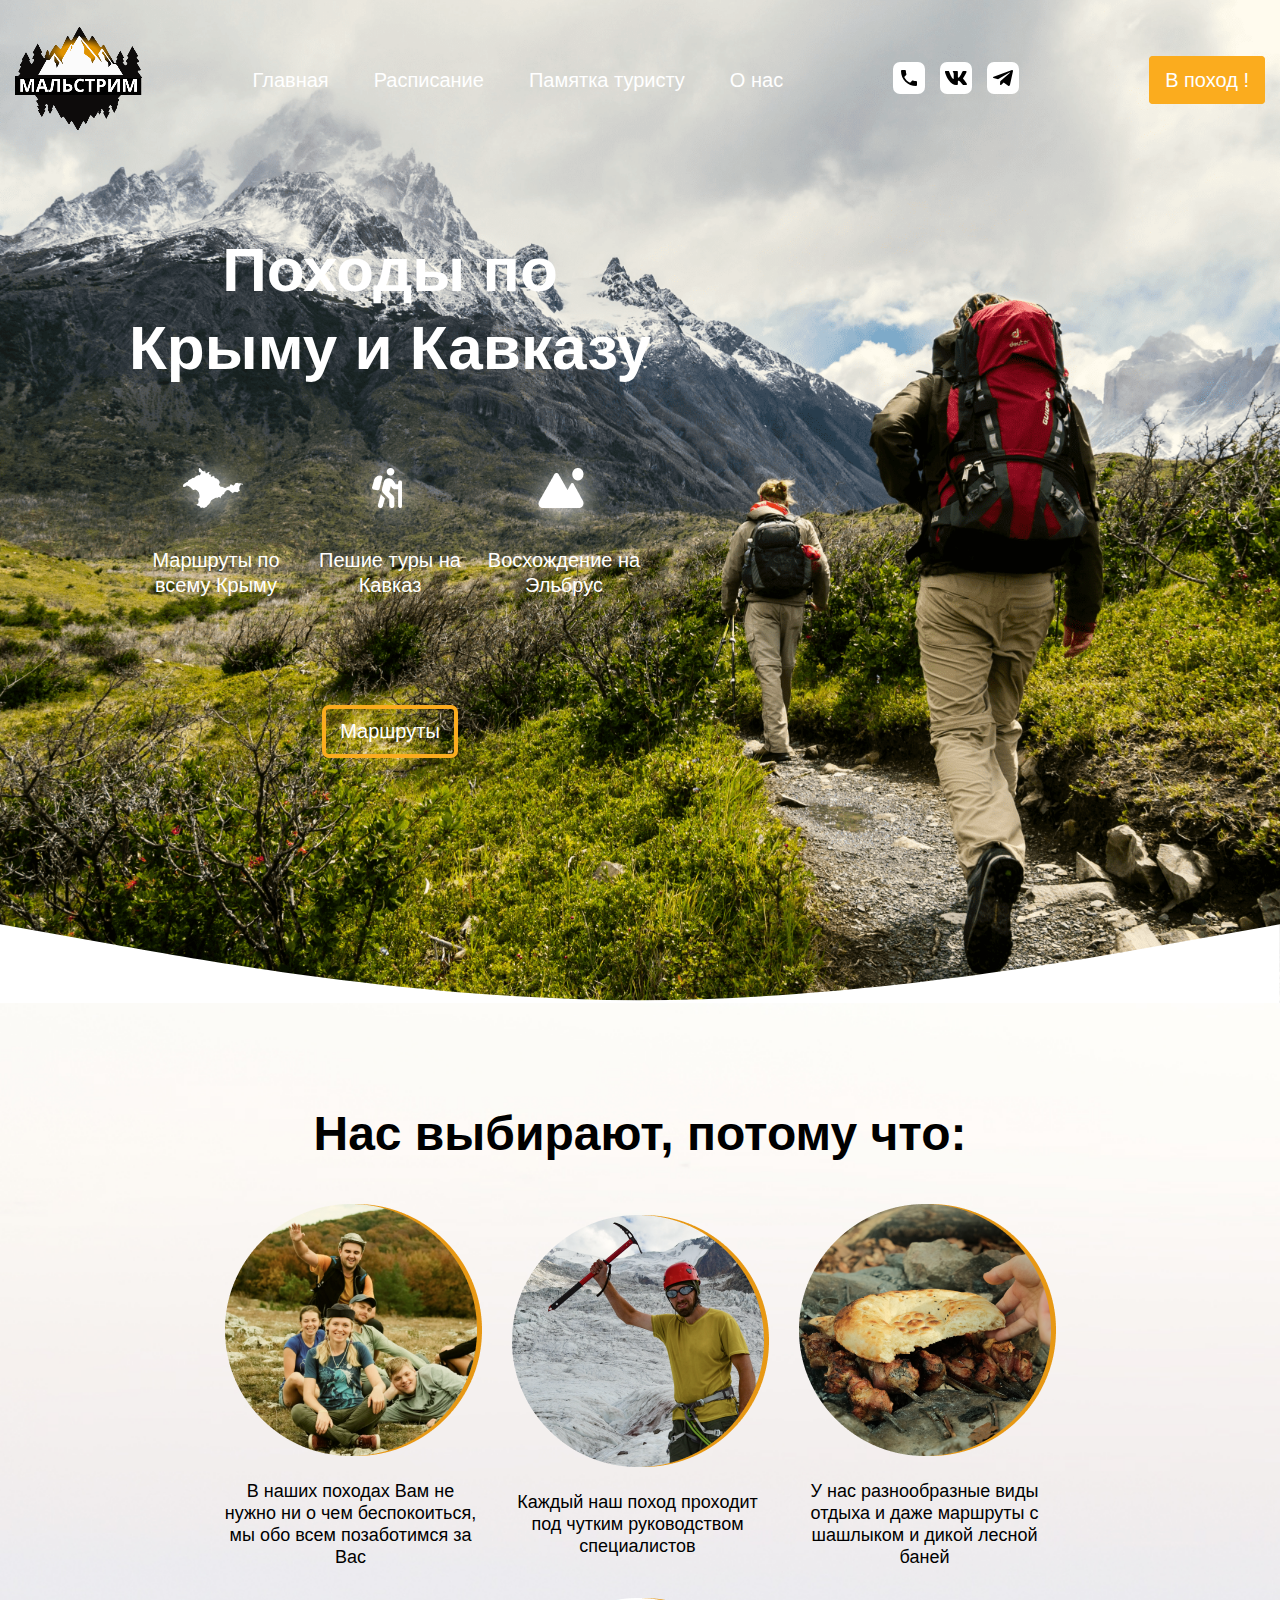
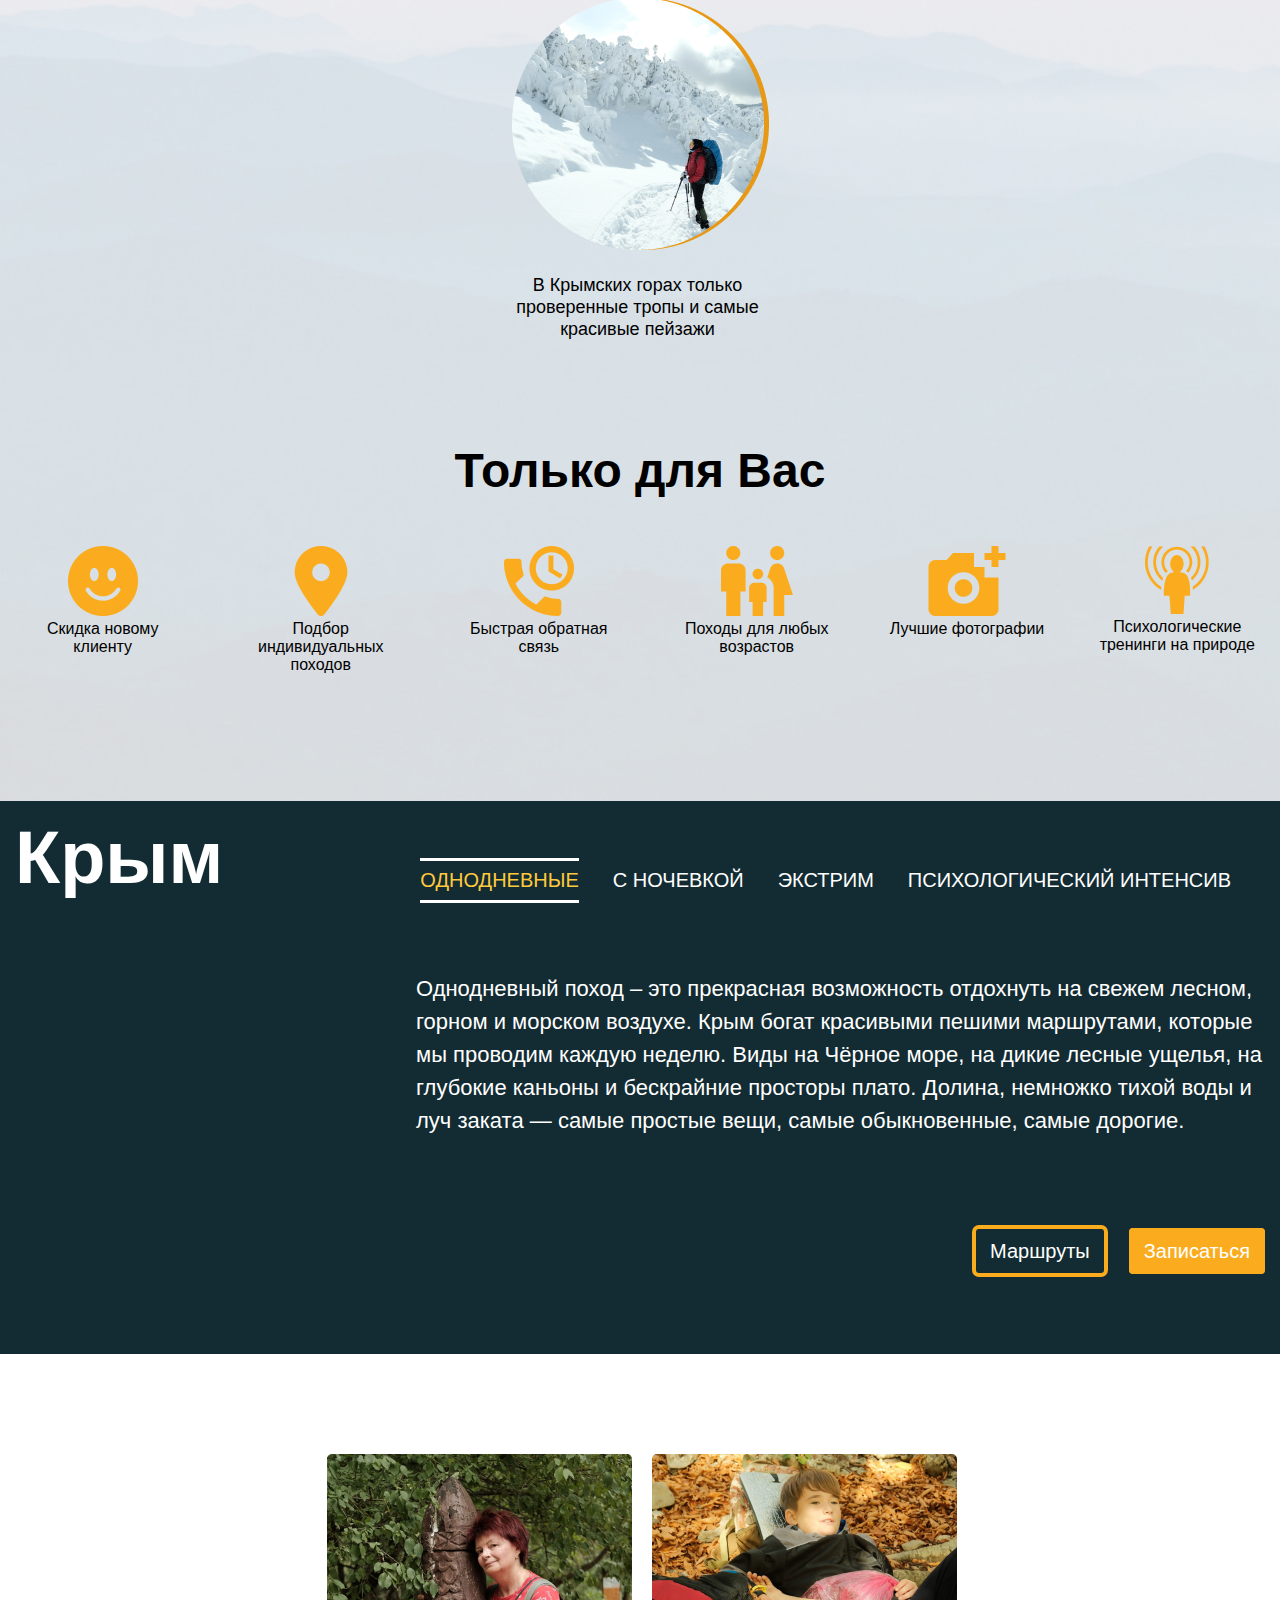
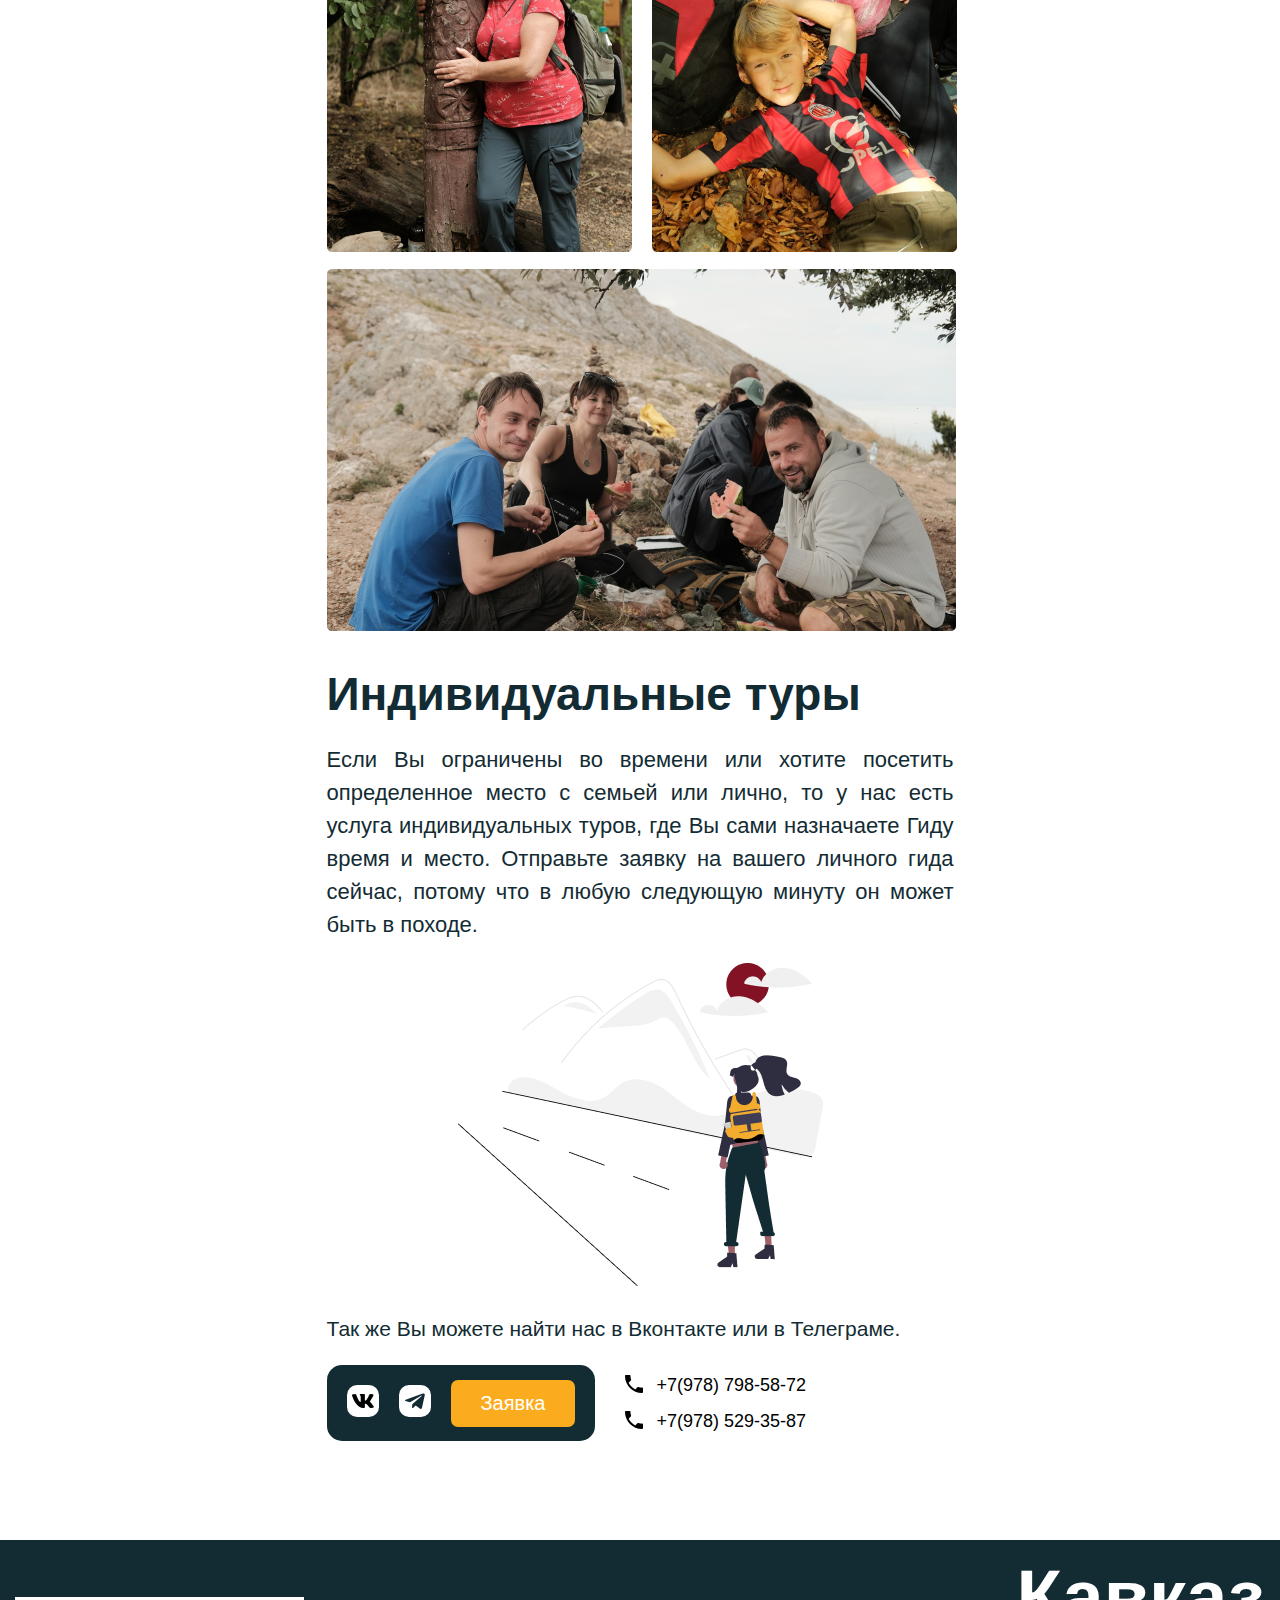
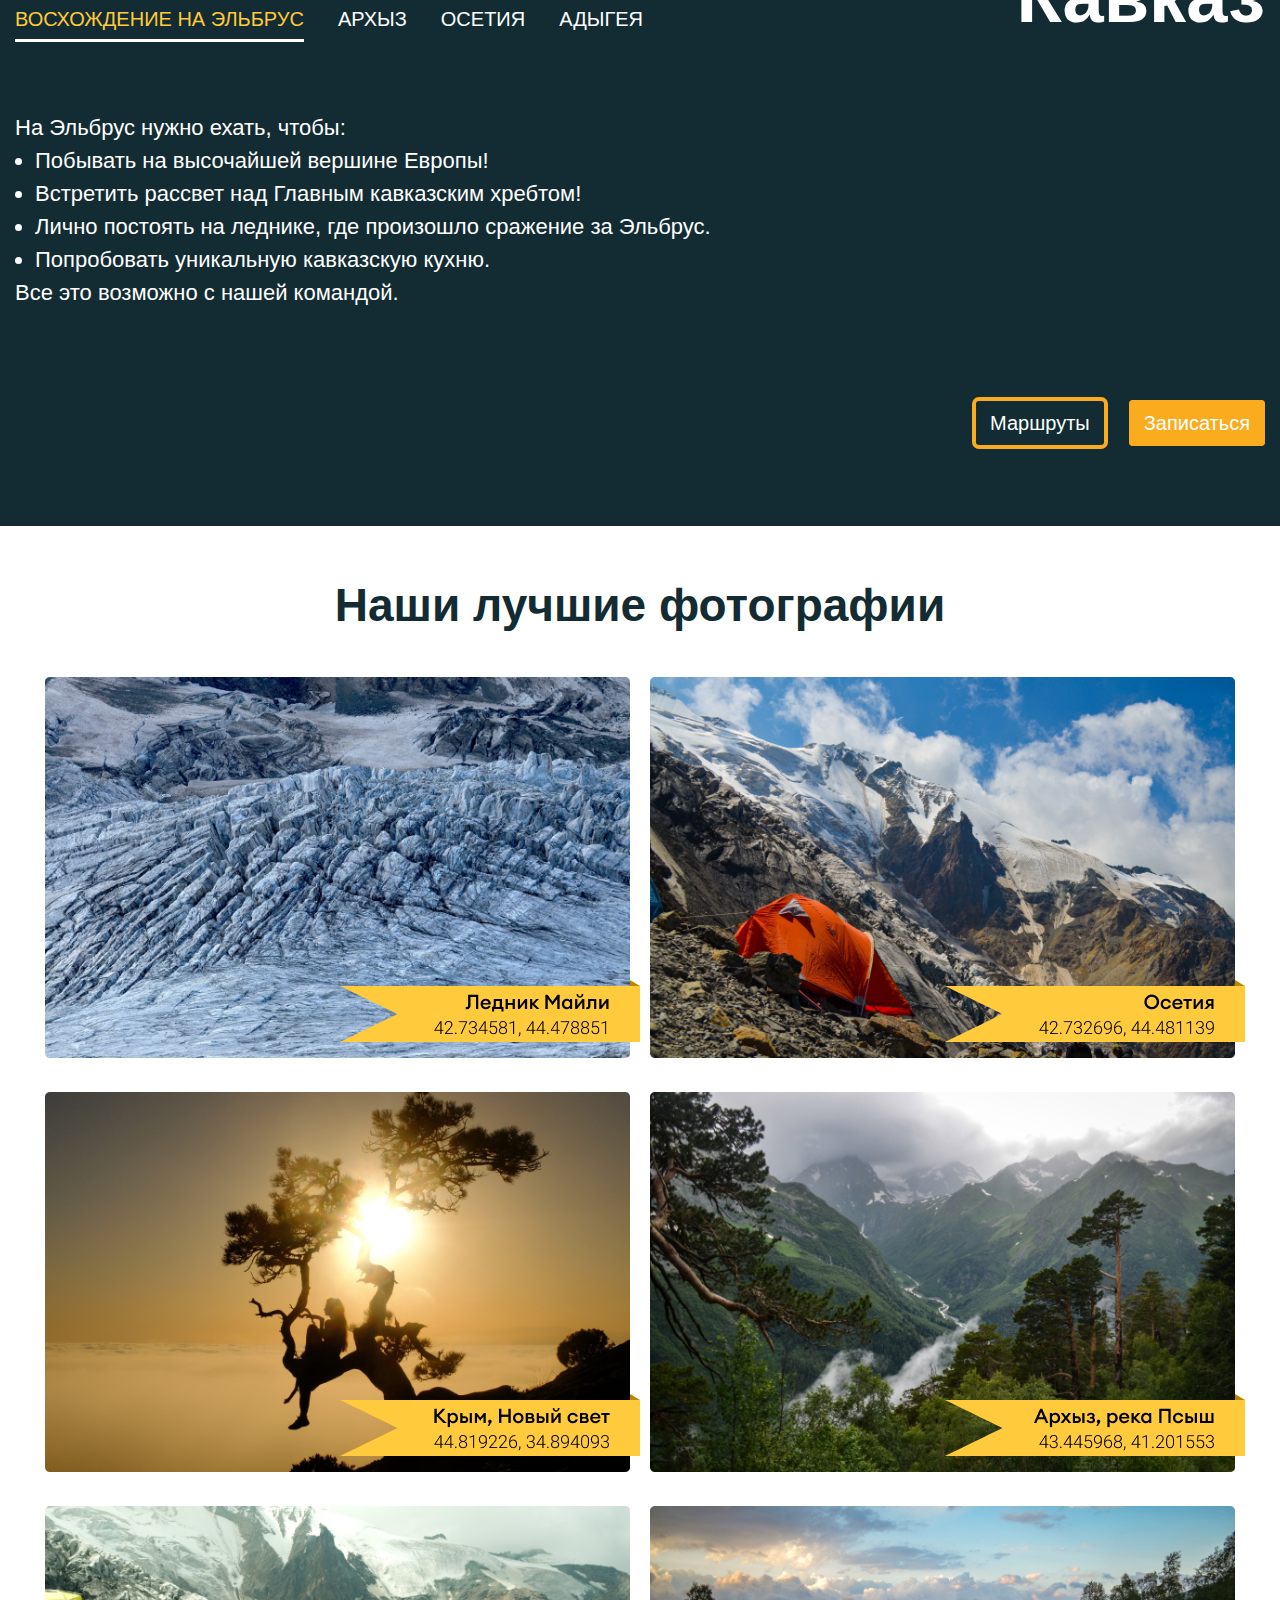
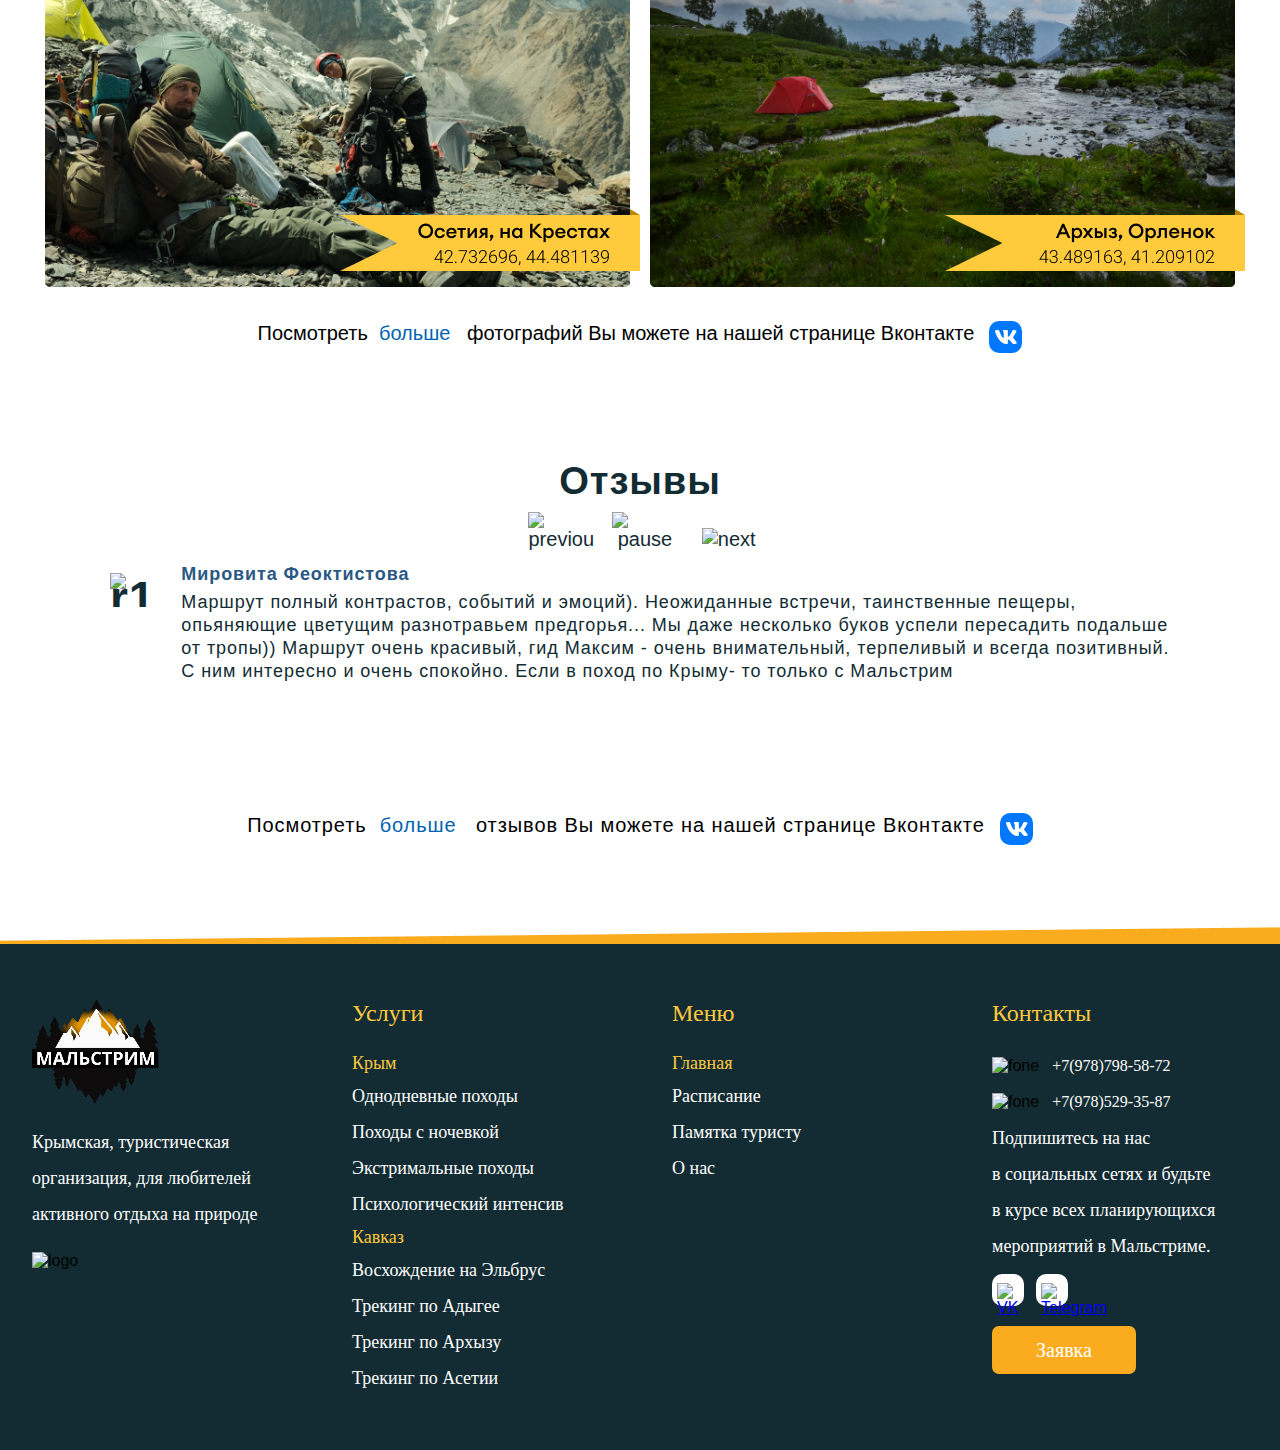
==== commit 5bef0dd5: "Изменения 22.03" ====
--- a/index.html
+++ b/index.html
@@ -5,8 +5,8 @@
     <meta http-equiv="X-UA-Compatible" content="IE=edge" />
     <meta name="viewport" content="width=device-width, initial-scale=1.0" />
     <title>МАЛЬСТРИМ</title>
-    <script defer src="main.js"></script>
-    <link rel="stylesheet" href="main.css" />
+    <script defer src="sctipt.js"></script>
+    <link rel="stylesheet" href="style.css" />
     <link
       href="https://fonts.cdnfonts.com/css/euclid-circular-a"
       rel="stylesheet"
@@ -21,7 +21,6 @@
   <body>
 
     <!-- Header  -->
-
     <header class="header">
       <div class="container">
         <div class="header_burger">
@@ -40,7 +39,7 @@
             </ul>
           </nav>
           <div class="menu" >
-            <img class="menu_img" src="img/+.png" onclick="menu_img_close()" alt="">
+            <img class="menu_img" src="img/+.svg" onclick="menu_img_close()" alt="">
             <ul>
               <li class="menu_link"><a href="index.html">Главная</a></li>
               <li class="menu_link"><a href="schedule.html">Расписание</a></li>
@@ -51,27 +50,29 @@
             </ul>
             <button class="menu_btn" type="submit" onclick="show()">Заявка</button>
             <div class="menu_tel">
-              <img src="img/tube  white.png" alt="telephone">
+              <img src="img/tube  white.svg" alt="telephone">
               <p>+7(978) 798-58-72</p>
             </div>
             <div class="menu_tel">
-              <img src="img/tube  white.png" alt="telephone">
+              <img src="img/tube  white.svg" alt="telephone">
               <p>+7(978) 798-58-72</p>
             </div>
             <div class="menu_icon">
-              <img src="img/VK1.png" alt="vk">
-              <img src="img/TЛ.png" alt="telegram">
+              <a href="http://vk.com/malstrim" target="_blank"><img class="menu_icon_vk" src="img/VK1.svg" alt="vk"></a>
+              <a href="http://t.me/vie_est_vita" target="_blank"><img class="menu_icon_tl" src="img/TЛ.svg" alt="telegram"></a>
             </div>
           </div>
           <div class="header_icon">
-            <a href=""><img class="header_icon_telephone" src="img/Трубка.png" alt="telephone" /></a>
-            <a href="#"><img class="header_icon_vk" src="img/VK1.png" alt="vk" /></a>
-            <a href="#"><img class="header_icon_telegram" src="img/TЛ.png" alt="telegram" /></a>
+            <a href=""><img class="header_icon_telephone" src="img/Трубка.svg" alt="telephone" /></a>
+            <a href="http://vk.com/malstrim" target="_blank"><img class="header_icon_vk" src="img/VK1.svg" alt="vk" /></a>
+            <a href="http://t.me/vie_est_vita" target="_blank"><img class="header_icon_telegram" src="img/TЛ.svg" alt="telegram" /></a>
           </div>
           <div class="header_link">
             <a href="#" onclick="show()">В поход !</a>
           </div>
     </div>
+
+    <div class="modal_form_fixed">
           <div class="modal_form_active modal_close">
             <div class="modal_window_window">
             <div class="modal_window">
@@ -82,20 +83,20 @@
                 </div>
               </div>
               <div class="modal_img_2">
-                <img src="img/+.png" onclick="show()"alt="">
+                <img src="img/+.svg" onclick="show()"alt="">
               </div>
             <div class="modal_form">
               <form action="">
                 <p class="modal_form_text">Отправьте заявку и мы перезвоним Вам в ближайшее время и поможем подобрать поход</p>
                 <div class="modal_application">
-                  <img src="img/туристМод.png" alt="турист">
+                  <img src="img/туристМод.svg" alt="турист">
                   <div class="modal_application_label">
                   <p><label for="">Ваше имя:</label></p>
                   <input class="modal_application_input" type="text" name="name">
                 </div>
                 </div>
                 <div class="modal_application">
-                  <img src="img/телефон.png" alt="телефон">
+                  <img src="img/телефон.svg" alt="телефон">
                   <div class="modal_application_label">
                   <p><label for="">Телефон:</label></p>
                   <input class="modal_application_input" type="text" name="name">
@@ -111,6 +112,9 @@
           </div>
           </div>
       </div>
+    </div>
+
+
           <div class="header_box">
             <div class="header_box_title_img">
               <div class="header_box_title">
@@ -146,26 +150,26 @@
     <!-- Наши походы  -->
     <section class="hiking_advantages">
       <div class="container">
-        <h2>Наши походы</h2>
+        <h2>Нас выбирают, потому что:</h2>
         <div class="hiking_block">
           <div class="hiking_img">
             <img src="img/Веселые.png" alt="cheerful" />
-            <p>Веселые</p>
+            <p>В наших походах Вам не нужно ни о чем беспокоиться, мы обо всем позаботимся за Вас</p>
           </div>
           <div class="hiking_point"></div>
           <div class="hiking_img">
             <img src="img/Безопасные.png" alt="Safe" />
-            <p>Безопасные</p>
+            <p>Каждый наш поход проходит под чутким руководством специалистов</p>
           </div>
           <div class="hiking_point"></div>
           <div class="hiking_img">
             <img src="img/Вкусные.png" alt="Tasty" />
-            <p>Вкусные</p>
+            <p>У нас разнообразные виды отдыха и даже маршруты с шашлыком и дикой лесной баней</p>
           </div>
           <div class="hiking_point"></div>
           <div class="hiking_img">
             <img src="img/Круглогодичные.png" alt="season" />
-            <p>Круглогодичные</p>
+            <p>В Крымских горах только проверенные тропы и самые красивые пейзажи</p>
           </div>
         </div>
         <div class="swiper mySwiper">
@@ -181,7 +185,7 @@
 
       <!-- Наши преимущества -->
       <div class="container">
-        <h2>Наши преимущества</h2>
+        <h2>Только для Вас</h2>
         <div class="advantages_block">
           <div class="advantages_img">
             <img src="img/Vector.png" alt="" />
@@ -213,6 +217,114 @@
     <!-- --------------  -->
 
     <!-- Крым  -->
+    <section class="caucasus_section">
+      <div class="caucasus_fon_top"></div>
+      <div class="caucasus_fon_center">
+        <div class="container">
+          <div class="caucasus_header">
+            <div class="caucasus_header_title">Крым</div>
+            <div class="nav_caucasus">
+              <ul class="tabs">
+                <li data-tab="1" class="tab_header active"> Однодневные</li>
+                <li data-tab="2" class="tab_header">с ночевкой</li>
+                <li data-tab="3" class="tab_header">Экстрим</li>
+                <li data-tab="4" class="tab_header">психологический интенсив</li>
+              </ul>
+            </div>
+
+          </div>
+
+
+
+          <div data-tab-content="1" class="caucasus active">
+          <div class="caucasus_desc">
+
+            <div class="caucasus_subtitle_img">
+            <img src="img/svg-crimea.svg" alt="">
+          </div>
+
+          <div class="caucasus_subtitle">
+            <ul>
+              Однодневный поход – это прекрасная возможность отдохнуть на свежем лесном, горном и морском воздухе. Крым богат красивыми пешими маршрутами, которые мы проводим каждую неделю. Виды на Чёрное море, на дикие лесные ущелья, на глубокие каньоны и бескрайние просторы плато. Долина, немножко тихой воды и луч заката — самые простые вещи, самые обыкновенные, самые дорогие.
+          </ul>
+          </div>
+
+          </div>
+          <div class="caucasus_img">
+            <img class="caucasus_img_elbrus" src="img/Rectangle_oneday_1.png" alt="">
+            <img class="caucasus_img_elbrus" src="img/Rectangle_oneday_2.png" alt="">
+            <img class="caucasus_img_elbrus" src="img/Rectangle_oneday_3.png" alt="">
+          </div>
+        </div>
+
+        <div data-tab-content="2" class="caucasus">
+        <div class="caucasus_desc">
+
+          <div class="caucasus_subtitle_img">
+            <img src="img/svg-crimea.svg" alt="">
+          </div>
+
+          <div class="caucasus_subtitle">
+            Поход с ночевкой - это увлекательное путешествие по горной местности Крыма с ночевками в палатке, разговорами у костра, совместное приготовление пищи и сбор дров, обустройство своего жилища для удобного и комфортного отдыха на сказочной природе. Это когда вместе с душевной компанией встречаешь солнышко из морской глади и вечером вместе его провожаешь.
+          </div>
+
+
+
+          </div>
+          <div class="caucasus_img">
+            <img class="caucasus_img_elbrus" src="img/Rectangle_night_1.png" alt="">
+            <img class="caucasus_img_elbrus" src="img/Rectangle_night_2.png" alt="">
+            <img class="caucasus_img_elbrus" src="img/Rectangle_night_3.png" alt="">
+          </div>
+        </div>
+
+        <div data-tab-content="3" class="caucasus" >
+        <div class="caucasus_desc">
+
+          <div class="caucasus_subtitle_img">
+            <img src="img/svg-crimea.svg" alt="">
+          </div>
+
+          <div class="caucasus_subtitle">
+            Экстрим туры в Крыму - это самое яркое, красочное и видовое путешествие, которое Вы можете себе позволить. С нашими опытными инструкторами любой человек сможет попробовать себя в такой активной деятельности. Обучим, проведем инструктаж, дадим все необходимое снаряжение, лишь бы Ваши эмоции остались на высоте. Для нас дороги Ваши впечатления.
+          </div>
+
+
+          </div>
+          <div class="caucasus_img">
+            <img class="caucasus_img_elbrus" src="img/Rectangle_extream_1.png" alt="">
+            <img class="caucasus_img_elbrus" src="img/Rectangle_extream_2.png" alt="">
+            <img class="caucasus_img_elbrus" src="img/Rectangle_extream_3.png" alt="">
+          </div>
+        </div>
+
+        <div data-tab-content="4" class="caucasus">
+        <div class="caucasus_desc">
+          <div class="caucasus_subtitle_img">
+            <img src="img/svg-crimea.svg" alt="">
+          </div>
+          <div class="caucasus_subtitle">
+            Наша команда проводит семинары на природе, они для тех, кто вступил на путь самопознания и саморазвития, желает изменить своё восприятие, оздоровить и разгрузить психику,  проработать внутренние проблемы, разобраться в себе и перезагрузить свою жизнь, посетить места силы и уникальные места крымской природы. С Вами буду работать опытный психотерапевт и опытный проводник.
+          </div>
+          </div>
+          <div class="caucasus_img">
+            <img class="caucasus_img_elbrus" src="img/Rectangle_psycho_1.png" alt="">
+            <img class="caucasus_img_elbrus" src="img/Rectangle_psycho_2.png" alt="">
+            <img class="caucasus_img_elbrus" src="img/Rectangle_psycho_3.png" alt="">
+          </div>
+        </div>
+          <div class="caucasus_button">
+            <div class="caucasus_btn_routes">
+              <a href="schedule.html">Маршруты</a>
+            </div>
+            <div class="caucasus_btn_record">
+              <a href="#" onclick="show()">Записаться</a>
+            </div>
+          </div>
+        </div>
+        <div class="caucasus_fon_bottom"></div>
+      </div>
+    </section>
     <!-- -----------------  -->
 
     <!-- Индивидуальные туры  -->
@@ -239,17 +351,17 @@
                   </div>
                   <div class="Individual_tours_contacts">
                       <div class="Individual_tours_icon">
-                          <a href=""><img class="Individual_tours_icon_vk" src="img/vk.svg" alt=""></a>
-                          <a href=""><img class="Individual_tours_icon_tl" src="img/tl.svg" alt=""></a>
-                          <button class="Individual_tours_icon_button" type="submit" onclick="show()">Заявка</button>
+                          <a href="http://vk.com/malstrim" target="_blank"><img class="Individual_tours_icon_vk" src="img/vk.svg" alt=""></a>
+                          <a href="http://t.me/vie_est_vita" target="_blank"><img class="Individual_tours_icon_tl" src="img/tl.svg" alt=""></a>
+                          <a class="Individual_tours_icon_button" href="#" onclick="show()">Заявка</a>
                       </div>
                       <div class="Individual_tours_phones">
                           <div class="Individual_tours_phones_1">
-                          <img src="img/tel.png" alt="">
+                          <img src="img/tel.svg" alt="">
                           <p>+7(978) 798-58-72</p>
                           </div>
                           <div class="Individual_tours_phones_1">
-                              <img src="img/tel.png" alt="">
+                              <img src="img/tel.svg" alt="">
                               <p>+7(978) 529-35-87</p>
                               </div>
                       </div>
@@ -261,6 +373,108 @@
     <!-- -----------------------------------  -->
 
     <!-- Кавказ  -->
+    <section class="caucasus_section">
+      <div class="caucasus_fon_top"></div>
+      <div class="caucasus_fon_center">
+        <div class="container">
+          <div class="caucasus_header">
+            <div class="nav_caucasus">
+              <ul class="tabs">
+                <li data-tab="1" class="tab_header active"> восхождение на эльбрус</li>
+                <li data-tab="2" class="tab_header">архыз</li>
+                <li data-tab="3" class="tab_header">осетия</li>
+                <li data-tab="4" class="tab_header">адыгея</li>
+              </ul>
+            </div>
+            <div class="caucasus_header_title">Кавказ</div>
+          </div>
+
+          <div class="caucasus_tab">
+
+          <div data-tab-content="1" class="caucasus active">
+          <div class="caucasus_desc">
+          <div class="caucasus_subtitle">
+            <ul>
+            <p>На Эльбрус нужно ехать, чтобы:</p>
+            <li>Побывать на высочайшей вершине Европы!</li>
+            <li> Встретить рассвет над Главным кавказским хребтом!</li>
+            <li> Лично постоять на леднике, где произошло сражение за Эльбрус.</li>
+            <li> Попробовать уникальную кавказскую кухню.</li>
+            <p> Все это возможно с нашей командой.</p>
+          </ul>
+          </div>
+            <div class="caucasus_subtitle_img">
+              <img src="img/кавказ гора.png" alt="">
+            </div>
+          </div>
+          <div class="caucasus_img">
+            <img class="caucasus_img_elbrus" src="img/Эльбрус 1.png" alt="">
+            <img class="caucasus_img_elbrus" src="img/Эльбрус 2.png" alt="">
+            <img class="caucasus_img_elbrus" src="img/Эльбрус 3.png" alt="">
+          </div>
+        </div>
+
+        <div data-tab-content="2" class="caucasus">
+        <div class="caucasus_desc">
+          <div class="caucasus_subtitle">
+            Дорогие туристы, мы можем сказать наверняка, что Архыз - это одно из самых прекрасных мест на нашем материке, бесконечное количество горных озер, волшебный лес, бурные водопады и реки, разнообразная флора и фауна. А представьте жить в данном месте несколько дней и дышать свежем воздухом и набераться энергетикой дикой природы?
+          </div>
+            <div class="caucasus_subtitle_img">
+              <img src="img/кавказ гора.png" alt="">
+            </div>
+          </div>
+          <div class="caucasus_img">
+            <img class="caucasus_img_elbrus" src="img/архыз 1.png" alt="">
+            <img class="caucasus_img_elbrus" src="img/архыз 2.png" alt="">
+            <img class="caucasus_img_elbrus" src="img/архыз 3.png" alt="">
+          </div>
+        </div>
+
+        <div data-tab-content="3" class="caucasus" >
+        <div class="caucasus_desc">
+          <div class="caucasus_subtitle">
+            Вы когда нибудь мечтали попариться в горячих природных источниках с видом на одну из самых высоких вершин Европы - Казбек? Мы предлагаем Вам тур с посещением достопримечательностей Северной Осетии, подойдем ближе к леднику Майли и Колка, поваляемся в радоновых ваннах, пройдем красивую долину вдоль реки Геналдон. И все это за один насыщенный поход.
+          </div>
+            <div class="caucasus_subtitle_img">
+              <img src="img/кавказ гора.png" alt="">
+            </div>
+          </div>
+          <div class="caucasus_img">
+            <img class="caucasus_img_elbrus" src="img/осетия 1.png" alt="">
+            <img class="caucasus_img_elbrus" src="img/осетия 2.png" alt="">
+            <img class="caucasus_img_elbrus" src="img/осетия 3.png" alt="">
+          </div>
+        </div>
+
+        <div data-tab-content="4" class="caucasus">
+        <div class="caucasus_desc">
+          <div class="caucasus_subtitle">
+            Наша команда предлагает красивый тур по Адыгее в мае, а именно по маршруту Большой и Малый Тхач, самое популярное место для туристов, любителей увидеть лес как в русской сказке, множество деревянных хижин в лесу, экстремальные броды, бурные реки и бурые - медведи (будем осторожны)! И все это в мае, когда еще нет скопления туристов желающих посмотреть на это чудо.
+          </div>
+            <div class="caucasus_subtitle_img">
+              <img src="img/кавказ гора.png" alt="">
+            </div>
+          </div>
+          <div class="caucasus_img">
+            <img class="caucasus_img_elbrus" src="img/адыгея 1.png" alt="">
+            <img class="caucasus_img_elbrus" src="img/адыгея 2.png" alt="">
+            <img class="caucasus_img_elbrus" src="img/адыгея 3.png" alt="">
+          </div>
+        </div>
+      </div>
+
+          <div class="caucasus_button">
+            <div class="caucasus_btn_routes">
+              <a href="schedule.html">Маршруты</a>
+            </div>
+            <div class="caucasus_btn_record">
+              <a href="#" onclick="show()">Записаться</a>
+            </div>
+          </div>
+        </div>
+        <div class="caucasus_fon_bottom"></div>
+      </div>
+    </section>
     <!-- ---------------------------------------  -->
 
     <!-- Наши лучшие фотографии  -->
@@ -342,9 +556,9 @@
         </div>
         <!--------------------- -->
         <div class="photo_subtitle">
-         <a href="vk.com/malstrim"> Посмотреть<span>&nbsp больше &nbsp </span> фотографий Вы можете на нашей странице Вконтакте</a>
-          <a href="vk.com/malstrim" class="photo_subtitle_link">vk.com/malstrim</a>
-          <a href="vk.com/malstrim"><img class="photo_subtitle_link_vk" src="img/VK white.png" alt=""></a>
+         <a href="http://vk.com/malstrim" target="_blank"> Посмотреть<span>&nbsp больше &nbsp </span> фотографий Вы можете на нашей странице Вконтакте</a>
+          <a href="http://vk.com/malstrim" target="_blank" class="photo_subtitle_link">vk.com/malstrim</a>
+          <a href="http://vk.com/malstrim" target="_blank"><img class="photo_subtitle_link_vk" src="img/VK white.svg" alt=""></a>
         </div>
       </div>
 
@@ -352,9 +566,210 @@
     <!-- -------------------------------------  -->
 
     <!-- Отзывы  -->
+    <section class="reviews">
+      <h5>Отзывы</h5>
+      <div class="buttons">
+        <button class="controls" id="previous">
+          <img src="img/Кнопка лево.png" alt="previou" />
+        </button>
+        <button class="controls" id="pause">
+          <img src="img/Кнопка.png" alt="pause" />
+        </button>
+        <button class="controls" id="next">
+          <img src="img/Кнопка право.png" alt="next" />
+        </button>
+      </div>
+
+      <div class="container">
+        <ul id="slides">
+          <li class="slide showing">
+            <div class="review">
+              <div class="avatar">
+                <img src="img/ava1.png" alt="r1" />
+              </div>
+              <div>
+                <p class="text-review">
+                  <span class="text-review-span">Мировита Феоктистова</span>
+                  Маршрут полный контрастов, событий и эмоций). Неожиданные
+                  встречи, таинственные пещеры, опьяняющие цветущим разнотравьем
+                  предгорья... Мы даже несколько буков успели пересадить
+                  подальше от тропы)) Маршрут очень красивый, гид Максим - очень
+                  внимательный, терпеливый и всегда позитивный. С ним интересно
+                  и очень спокойно. Если в поход по Крыму- то только с Мальстрим
+                </p>
+              </div>
+            </div>
+          </li>
+          <li class="slide">
+            <div class="review">
+              <div class="avatar">
+                <img src="img/ava2.png" alt="r2" />
+              </div>
+              <div>
+                <p class="text-review">
+                  <span class="text-review-span">Алена Олейник</span>
+                  Первый раз ходила в поход с Мальстримом и подучила массу
+                  положительных впечатлений. От интересного маршрута. От
+                  неординарных людей. От захватывающих историй. От впечатляющего
+                  опыта. От замечательного чувства юмора. От дружеской
+                  атмосферы. Такие редкие составляющие и все в одном походе.
+                  Ребята, вы огромные молодцы! я теперь ваш клиент надолго.
+                </p>
+              </div>
+            </div>
+          </li>
+          <li class="slide">
+            <div class="review">
+              <div class="avatar">
+                <img src="img/ava3.png" alt="r3" />
+              </div>
+              <div>
+                <p class="text-review">
+                  <span class="text-review-span">Наталья Иванюк</span>
+                  Спасибо команде! очень приятно впечатлена ответственностью
+                  организаторов и вниманием к каждому участнику! С удовольствием
+                  еще пойду с Мальстрим наслаждаться творением природы! Желаю
+                  команде всего самого наилучшего и всегда оставаться такими
+                  веселыми!
+                </p>
+              </div>
+            </div>
+          </li>
+          <li class="slide">
+            <div class="review">
+              <div class="avatar">
+                <img src="img/ava4.png" alt="r4" />
+              </div>
+              <div>
+                <p class="text-review">
+                  <span class="text-review-span">Сургей Тимофеев</span>
+                  Супер маршрут! Супер проводник! Супер компания!в общем все
+                  мега супер!
+                </p>
+              </div>
+            </div>
+          </li>
+        </ul>
+      </div>
+
+      <script src="./script.js"></script>
+      <div class="mobil">
+        <p>посмотреть можно здесь</p>
+        <a href="#"><img src="img/VK_logo.jpg" alt="VK" class="logo" /></a>
+      </div>
+
+      <div class="photo_subtitle photo_subtitle_new">
+        <a href="http://vk.com/malstrim" target="_blank"> Посмотреть<span>&nbsp больше &nbsp </span> отзывов Вы можете на нашей странице Вконтакте</a>
+         <a href="http://vk.com/malstrim" target="_blank" class="photo_subtitle_link">vk.com/malstrim</a>
+         <a href="http://vk.com/malstrim" target="_blank"><img class="photo_subtitle_link_vk" src="img/VK white.svg" alt=""></a>
+       </div>
+
+
+      <!-- <div class="text">
+        <p>Посмотреть больше отзывов Вы можете на нашей странице ВКонтакте</p>
+        <a href="#"><img src="img/VK_logo.jpg" alt="VK" class="logo" /></a>
+      </div> -->
+
+    </section>
     <!-- --------------------------------------  -->
 
     <!-- footer  -->
+    <footer>
+      <div class="footer_svg"></div>
+      <div class="footer">
+
+        <!-- Логотип -->
+        <div class="footer_div">
+          <div class="img_logo">
+            <a href="index.html"><img src="./img/logo.png" alt="logo" /></a>
+          </div>
+
+          <p class="footer_p" style="margin-top: 20px">
+            Крымская, туристическая организация, для любителей активного отдыха на
+            природе
+          </p>
+          <div class="img_decor" style="margin-top: 20px">
+            <img
+              src="./img/decor.png"
+              alt="logo"
+              style="width: 230px; height: 90px"
+            />
+          </div>
+        </div>
+        <!-- Услуги -->
+        <div class="footer_div">
+          <h3 class="footer_h3">Услуги</h3>
+          <a class="footer_h4" href="#" style="margin-top: 20px">Крым</a>
+          <li><a class="footer_a" href="#">Однодневные походы </a></li>
+          <li><a class="footer_a" href="#">Походы с&nbsp;ночевкой</a></li>
+          <li><a class="footer_a" href="#">Экстримальные походы</a></li>
+          <li><a class="footer_a" href="#">Психологический интенсив</a></li>
+
+          <a class="footer_h4" href="#">Кавказ</a>
+          <li><a class="footer_a" href="#">Восхождение на&nbsp;Эльбрус</a></li>
+          <li><a class="footer_a" href="#">Трекинг по&nbsp;Адыгее</a></li>
+          <li><a class="footer_a" href="#">Трекинг по&nbsp;Архызу</a></li>
+          <li><a class="footer_a" href="#">Трекинг по&nbsp;Асетии</a></li>
+        </div>
+        <!-- Меню -->
+        <div class="footer_div_menu">
+          <h3 class="footer_h3">Меню</h3>
+          <a class="footer_h4" href="index.html" style="margin-top: 20px">Главная</a>
+          <li><a class="footer_a" href="schedule.html">Расписание</a></li>
+          <li><a class="footer_a" href="reminder.html">Памятка туристу</a></li>
+          <li><a class="footer_a" href="about.html">О&nbsp;нас</a></li>
+        </div>
+        <!-- Контакты -->
+        <div class="footer_div">
+          <h3 class="footer_h3_Cont">Контакты</h3>
+          <div class="footer_div_fone" style="margin-top: 20px">
+            <img src="./img/phone_on.png" alt="fone" />
+            <a class="footer_a_fone" href="#">+7(978)798-58-72</a>
+          </div>
+          <div class="footer_div_fone">
+            <img src="./img/phone_on.png" alt="fone" />
+            <a class="footer_a_fone" href="#">+7(978)529-35-87</a>
+          </div>
+          <div>
+            <p class="footer_p">
+              <b>Подпишитесь</b> на&nbsp;нас в&nbsp;социальных сетях и&nbsp;будьте
+              в&nbsp;курсе всех планирующихся мероприятий в&nbsp;Мальстриме.
+            </p>
+          </div>
+          <div class="footer_div_socseti">
+            <div class="footer_div_socseti_VK">
+              <a
+                href="http://vk.com/malstrim"
+                target="_blank"
+                rel="noopener noreferrer"
+              >
+                <img
+                  src="./img/VK0.png"
+                  alt="VK"
+                  style="padding-top: 9px; padding-left: 5px"
+                />
+              </a>
+            </div>
+            <div class="footer_div_socseti_Telegram">
+              <a
+                href="http://t.me/vie_est_vita"
+                target="_blank"
+                rel="noopener noreferrer"
+              >
+                <img
+                  src="./img/Telegram.png"
+                  alt="Telegram"
+                  style="padding-top: 9px; padding-left: 5px"
+                />
+              </a>
+            </div>
+          </div>
+          <div class="footer_div_zayvka">
+            <a class="footer_button_z" href="#" onclick="show()">Заявка</a>
+          </div>
+        </div>
+      </div>
+    </footer>
     <!-- ------------------------------  -->
 
   </body>
--- a/style.css
+++ b/style.css
@@ -0,0 +1,1529 @@
+* {
+    margin: 0;
+    padding: 0;
+    box-sizing: border-box;
+}
+
+.container {
+    max-width: 1290px;
+    margin: 0 auto;
+    padding: 0 15px;
+}
+body {
+    font-family: "Euclid Circular A", sans-serif;
+}
+h2 {
+    text-align: center;
+    font-size: 48px;
+    line-height: 61px;
+    font-weight: 700;
+    color: #000000;
+    padding-top: 100px;
+}
+
+/* Header */
+
+.header_schedule,
+.header_reminder,
+.header_about {
+    padding-top: 25px;
+}
+.header {
+    position: relative;
+    width: 100%;
+    background-image: url("img/Фон.png");
+    background-repeat: no-repeat;
+    background-size: cover;
+    background-position: center;
+    padding-top: 25px;
+    padding-bottom: 200px;
+}
+svg{
+    position: absolute;
+    bottom: 0;
+}
+.header_block {
+    display: flex;
+    flex-wrap: wrap;
+    align-items: center;
+}
+.nav {
+    margin-left: 212px;
+    margin-right: 83px;
+}
+.nav ul {
+    display: flex;
+    flex-wrap: wrap;
+    gap: 45px;
+}
+.nav a {
+    text-decoration: none;
+    font-size: 20px;
+    line-height: 25px;
+    font-weight: 500;
+    color: #ffffff;
+}
+.nav a:hover {
+    color: #132c33;
+}
+.nav a:active {
+    color: #132c33;
+}
+.nav li {
+    list-style: none;
+}
+.menu > img {
+    padding-top: 40px;
+    padding-bottom: 54px;
+}
+.menu {
+    text-align: end;
+    width: 80%;
+    height: auto;
+    background-color: rgba(19, 44, 51, 1);
+    opacity: 1;
+    padding-top: 50px;
+    padding-right: 30px;
+    position: fixed;
+    right: -3000px;
+    transition: 1s;
+    z-index: 5;
+}
+.menu li {
+    text-align: end;
+    list-style: none;
+    text-decoration: none;
+    margin-bottom: 30px;
+}
+.menu_btn {
+    font-size: 20px;
+    line-height: 25px;
+    font-weight: 500;
+    color: #ffffff;
+    border: 1px solid #fbac1e;
+    background-color: #fbac1e;
+    padding: 11px 30px 11px 30px;
+    border-radius: 7px;
+    margin-top: 50px;
+    margin-bottom: 91px;
+}
+.menu_btn:hover {
+    background-color: #ffca3c;
+}
+.menu_btn:active {
+    background-color: #e79814;
+}
+.menu_link > a {
+    text-decoration: none;
+    font-size: 20px;
+    line-height: 25px;
+    font-weight: 500;
+    color: #ffffff;
+}
+.menu.animate {
+    top: 0px;
+    right: 0;
+}
+.menu_tel {
+    display: flex;
+    justify-content: end;
+    align-items: center;
+    margin-bottom: 15px;
+}
+.menu_tel > img {
+    margin-right: 15px;
+    color: #ffffff;
+}
+.menu_tel > p {
+    font-size: 18px;
+    line-height: 21px;
+    font-weight: 300;
+    color: #ffffff;
+}
+.menu_icon_vk{
+    padding: 9px 5px;
+    margin-left: 17px;
+    margin-bottom: 85px;
+    background-color: #ffffff;
+    border-radius: 7px;
+}
+.menu_icon_tl{
+    padding: 8px 6px;
+    margin-left: 17px;
+    margin-bottom: 85px;
+    background-color: #ffffff;
+    border-radius: 7px;
+}
+.header_icon {
+    display: flex;
+    gap: 15px;
+}
+.header_icon_telephone{
+    padding: 8px;
+    background-color: #ffffff;
+    border-radius: 7px;
+    height: 32px;
+}
+.header_icon_telegram{
+    padding: 8px 6px;
+    background-color: #ffffff;
+    border-radius: 7px;
+    height: 32px;
+}
+.header_icon_vk {
+    padding: 9px 5px;
+    background-color: #ffffff;
+    border-radius: 7px;
+    height: 32px;
+}
+.header_icon_telegram:hover,
+.header_icon_vk:hover {
+    background-color: #ffca3c;
+}
+.header_icon_telephone:active,
+.header_icon_telegram:active,
+.header_icon_vk:active {
+    background-color: #e79814;
+}
+.header_link > a {
+    text-decoration: none;
+    font-size: 20px;
+    line-height: 25px;
+    font-weight: 500;
+    color: #ffffff;
+    padding: 12px 15px;
+    border: 1px solid #fbac1e;
+    background-color: #fbac1e;
+    border-radius: 4px;
+    margin-left: 21px;
+}
+.header_link > a:hover {
+    background-color: #ffca3c;
+    border: 1px solid #ffca3c;
+}
+.header_link > a:active {
+    background-color: #e79814;
+    border: 1px solid #e79814;
+}
+.header_info_box {
+    width: 100%;
+    display: flex;
+}
+.header_box_title h1 {
+    text-align: center;
+    font-size: 62px;
+    line-height: 78px;
+    font-weight: 700;
+    color: #ffffff;
+}
+.header_box {
+    /* display: flex; */
+    width: 45%;
+    padding-top: 220px;
+    padding-bottom: 45px;
+}
+.header_block_description {
+    display: flex;
+}
+.header_block_img {
+    width: 174px;
+    gap: 15px;
+    text-align: center;
+}
+.header_block_description p {
+    color: #ffffff;
+    font-size: 20px;
+    line-height: 25px;
+    font-weight: 500;
+}
+.header_box_link a {
+    text-decoration: none;
+    font-size: 20px;
+    line-height: 25px;
+    font-weight: 500;
+    color: #ffffff;
+    border: 4px solid #fbac1e;
+    border-radius: 7px;
+    padding: 10px 14px;
+}
+.header_box_link a:hover {
+    border: 4px solid #ffca3c;
+}
+.header_box_link a:active {
+    border: 4px solid #e79814;
+}
+.header_box_link {
+    display: flex;
+    align-items: center;
+    padding-top: 51px;
+    justify-content: center;
+}
+
+/* Модальное  */
+
+.modal_close{
+    display: none;
+}
+.modal_form_active::before{
+    content: "";
+    background-color: rgba(0,0,0,0.9);
+    position: fixed;
+	left: 0;
+	top: 0;
+	width: 100%;
+	height: 100%;
+    z-index: 5;
+}
+.modal_window{
+    position: relative;
+    text-align: end;
+    z-index: 6;
+}
+.modal_img_1{
+    position: absolute;
+    width: 100%;
+}
+.modal_img_2{
+    position: absolute;
+    right: 35px;
+    top: 50px;
+}
+.modal_form_p{
+    position: absolute;
+    font-size: 28px;
+    line-height: 35px;
+    font-weight: 400;
+    color: #ffffff;
+    bottom: 117px;
+    right: 80px;
+    padding-bottom: 14px;
+    border-bottom: 2px solid #ffffff;
+    width: 440px;
+}
+.modal_form{
+    position: absolute;
+    max-width: 510px;
+    padding: 0px 0px 30px 48px;
+    background-color: #ffffff;
+    border-radius: 15px;
+    text-align: start;
+    margin-top: 65px;
+}
+.modal_form_text{
+    padding: 30px 35px 25px 35px;
+}
+.modal_form_p{
+    font-size: 28px;
+    line-height: 35px;
+    font-weight: 400;
+    color: #ffffff;
+    bottom: 117px;
+    right: 80px;
+    padding-bottom: 14px;
+    border-bottom: 2px solid #ffffff;
+    width: 440px;
+}
+.modal_form_application {
+    font-size: 18px;
+    line-height: 23px;
+    font-weight: 300;
+    color: #000000;
+    padding-bottom: 25px;
+}
+.modal_application {
+    display: flex;
+    align-items: end;
+    font-size: 20px;
+    line-height: 22px;
+    font-weight: 500;
+    color: #000000;
+    padding-top: 15px;
+}
+.modal_application img{
+    height: 36px;
+    margin-right: 20px;
+}
+.modal_application_label p{
+    padding-left: 30px;
+    margin-bottom: 20px;
+}
+.modal_application_label{
+    width: 100%;
+    max-width: 340px;
+}
+.modal_application_input {
+    border: none;
+    border-bottom: 1px solid #000000;
+    background: none;
+    width: 100%;
+    max-width: 340px;
+    font-size: 20px;
+    line-height: 25px;
+    font-weight: 300;
+    outline: none;
+    padding: 8px 0 8px 12px;
+}
+.modal_application_checkbox{
+    display: flex;
+    margin-top: 26px;
+}
+.modal_application_input_checkbox{
+    margin-right: 10px;
+    width: 20px;
+    height: 20px;
+}
+.modal_application_checkbox>p{
+    font-size: 16px;
+    line-height: 20px;
+    font-weight: 300;
+    color: rgba(170, 170, 170, 1);
+}
+.modal_application_checkbox>p>span{
+    color: rgba(251, 172, 30, 1);
+}
+.modal_form_btn {
+    font-size: 20px;
+    line-height: 25px;
+    font-weight: 500;
+    color: #ffffff;
+    padding: 11px 42px 11px 42px;
+    border: none;
+    background-color: #fbac1e;
+    border-radius: 7px;
+    display: block;
+    margin: 30px auto 0;
+}
+.modal_form_btn:hover{
+    background-color: #FFCA3C;
+}
+.modal_form_btn:active{
+    background-color: #E79814;
+}
+
+
+/* Наши походы */
+.swiper-slide img{
+    display: none;
+}
+.hiking_advantages {
+    background-image: url(img/sect-benefits.jpg);
+    background-repeat: no-repeat;
+    background-size: cover;
+}
+.hiking_block {
+    width: 100%;
+    display: flex;
+    flex-wrap: wrap;
+    justify-content: space-between;
+    align-items: center;
+    padding-top: 40px;
+}
+.hiking_img {
+    text-align: center;
+}
+.hiking_img>p{
+    width: 100%;
+    max-width: 252px;
+    font-size: 18px;
+    line-height: 22px;
+    font-weight: 500;
+}
+.hiking_img:last-child {
+    padding-right: 0;
+    border: 0;
+}
+.hiking_point {
+    width: 20px;
+    height: 20px;
+    border: 1px solid #fbac1e;
+    background-color: #fbac1e;
+    border-radius: 50%;
+    align-items: center;
+}
+.hiking_img > img {
+    padding-bottom: 20px;
+}
+/* ----------  */
+
+/* Наши преимущества */
+
+.advantages_block {
+    display: flex;
+    justify-content: center;
+    padding-top: 45px;
+    padding-bottom: 128px;
+    gap: 48px;
+}
+.advantages_img {
+    max-width: 170px;
+    text-align: center;
+}
+.advantages_img_none{
+    max-width: 170px;
+    text-align: center;
+}
+
+
+/* Крым */
+
+
+ /* Индивидуальные туры  */
+ .Individual_tours {
+    display: flex;
+    width: 100%;
+    padding-top: 100px;
+    padding-bottom: 100px;
+    padding-left: 15px;
+    padding-right: 15px;
+}
+.Individual_tours_img_top {
+    display: flex;
+    margin-bottom: 17px;
+}
+.Individual_tours_img_top img {
+    margin-right: 20px;
+}
+.Individual_tours_img_top img:last-child {
+    margin: 0;
+}
+.Individual_tours_content {
+    margin-left: 30px;
+}
+.Individual_tours_title {
+    font-size: 46px;
+    line-height: 58px;
+    font-weight: 700;
+    color: #132c33;
+    margin-bottom: 20px;
+}
+.Individual_tours_desc {
+    font-family: 'HelveticaNeueCyr', sans-serif;
+    font-size: 22px;
+    line-height: 33px;
+    font-weight: 300;
+    color: #132c33;
+    text-align: justify;
+    margin-bottom: 22px;
+}
+.Individual_tours_text_img {
+    text-align: center;
+    margin-bottom: 22px;
+}
+.Individual_tours_text_img> img{
+    width: 100%;
+    max-width: 365px;
+}
+.Individual_tours_text_bottom {
+    font-family: 'HelveticaNeueCyr', sans-serif;
+    font-size: 21px;
+    line-height: 33px;
+    font-weight: 300;
+    color: #132c33;
+    margin-bottom: 20px;
+}
+.Individual_tours_contacts {
+    display: flex;
+    align-items: center;
+}
+.Individual_tours_icon {
+    padding: 0 20px 0 20px;
+    background-color: #132c33;
+    display: flex;
+    align-items: center;
+    border-radius: 15px;
+}
+.Individual_tours_icon_vk {
+    padding: 9px 5px 9px 5px;
+    background-color: #ffffff;
+    border: none;
+    border-radius: 10px;
+    margin: 20px 20px 20px 0;
+}
+.Individual_tours_icon_tl {
+    padding: 8px 6px;
+    background-color: #ffffff;
+    border: none;
+    border-radius: 10px;
+    margin: 20px 20px 20px 0;
+}
+.Individual_tours_icon_vk:hover,
+.Individual_tours_icon_tl:hover {
+    background-color: #ffca3c;
+}
+.Individual_tours_icon_vk:active,
+.Individual_tours_icon_tl:active {
+    background-color: #e79814;
+}
+.Individual_tours_icon_button {
+    font-size: 20px;
+    line-height: 25px;
+    font-weight: 500;
+    color: #ffffff;
+    padding: 11px 30px 11px 30px;
+    border-radius: 7px;
+    background-color: #fbac1e;
+    border: none;
+    margin: 12px 0 12px 0;
+    cursor: pointer;
+    text-decoration: none;
+}
+.Individual_tours_icon_button:hover {
+    background-color: #ffca3c;
+}
+.Individual_tours_icon_button:active {
+    background-color: #e79814;
+}
+.Individual_tours_phones {
+    margin-left: 30px;
+}
+.Individual_tours_phones_1 {
+    display: flex;
+    margin-bottom: 15px;
+}
+.Individual_tours_phones_1 img{
+    width: 18px;
+    height: 18px;
+}
+.Individual_tours_phones_1:last-child {
+    margin: 0;
+}
+.Individual_tours_phones_1 p {
+    font-size: 18px;
+    line-height: 21px;
+    font-weight: 300;
+    color: #000000;
+    margin-left: 13px;
+}
+
+
+ /* Кавказ   */
+ .caucasus_fon_top{
+    position: relative;
+    width: 100%;
+    height: 39px;
+    background-image: url('img/кавказ\ фон\ 1.png');
+    background-size: cover;
+    background-repeat: no-repeat;
+    background-position: center;
+    margin-top: -40px;
+}
+.caucasus_fon_center{
+    background-color: #132C33;
+}
+.caucasus_header{
+    display: flex;
+    justify-content: space-between;
+    align-items: center;
+    padding-bottom: 67px;
+}
+.nav_caucasus ul{
+    display: flex;
+    align-items: center;
+    padding-top: 55px;
+}
+.nav_caucasus li{
+    list-style: none;
+    text-decoration: none;
+    font-size: 20px;
+    line-height: 25px;
+    font-weight: 400;
+    text-transform: uppercase;
+    color: #ffffff;
+    margin-right: 34px;
+}
+.tab_header.active{
+    color: #FFCA3C;
+}
+.tab_header.active::before{
+    content: '';
+    display: block;
+    border-top: 3px solid #ffffff;
+    padding-top: 7px;
+}
+.tab_header.active::after{
+    content: '';
+    display: block;
+    border-bottom: 3px solid #ffffff;
+    padding-bottom: 7px;
+}
+.caucasus_header_title{
+    font-size: 74px;
+    line-height: 94px;
+    font-weight: 700;
+    color: #ffffff;
+    padding-top: 10px;
+}
+.caucasus_desc{
+    width: 100%;
+    display: flex;
+    justify-content: space-between;
+    padding-bottom: 52px;
+}
+.caucasus_subtitle{
+    font-family: 'HelveticaNeueCyr', sans-serif;
+    width: 70%;
+    max-width: 849px;
+    font-size: 22px;
+    line-height: 33px;
+    font-weight: 300;
+    color: #ffffff;
+    /* margin-right: 141px; */
+}
+.caucasus_subtitle_img img{
+    width: 100%;
+    max-width: 293px;
+}
+.caucasus_subtitle li{
+    margin-left: 20px;
+}
+.caucasus_img{
+    width: 100%;
+    display: flex;
+    justify-content: space-between;
+    padding-bottom: 50px;
+}
+.caucasus_img_elbrus{
+    width: 32%;
+    max-width: 410px;
+}
+.caucasus_button{
+    display: flex;
+    justify-content: end;
+    padding-bottom: 50px;
+}
+.caucasus_btn_routes a {
+    text-decoration: none;
+    font-size: 20px;
+    line-height: 25px;
+    font-weight: 500;
+    color: #ffffff;
+    border: 4px solid #fbac1e;
+    border-radius: 7px;
+    padding: 11px 14px;
+}
+.caucasus_btn_routes a:hover {
+    border: 4px solid #ffca3c;
+}
+.caucasus_btn_routes a:active {
+    border: 4px solid #e79814;
+}
+.caucasus_btn_record > a {
+    text-decoration: none;
+    font-size: 20px;
+    line-height: 25px;
+    font-weight: 500;
+    color: #ffffff;
+    padding: 11px 14px;
+    border: 1px solid #fbac1e;
+    background-color: #fbac1e;
+    border-radius: 4px;
+    margin-left: 21px;
+}
+.caucasus_btn_record > a:hover {
+    background-color: #ffca3c;
+    border: 1px solid #ffca3c;
+}
+.caucasus_btn_record > a:active {
+    background-color: #e79814;
+    border: 1px solid #e79814;
+}
+.caucasus_fon_bottom{
+    position: relative;
+    width: 100%;
+    height: 40px;
+    background-image: url('img/кавказ\ фон\ 2.png');
+    background-size: cover;
+    background-repeat: no-repeat;
+    background-position: center;
+}
+
+.caucasus{
+    display: none;
+}
+.caucasus.active{
+    display: block;
+}
+
+
+ /* Наши лучшие фотографии  */
+ .photo_title {
+    text-align: center;
+    font-size: 46px;
+    line-height: 58px;
+    font-weight: 700;
+    color: #132c33;
+    margin-bottom: 43px;
+    padding-top: 50px;
+}
+.photo_img_block {
+    display: flex;
+    gap: 30px;
+    margin-bottom: 30px;
+    padding-left: 15px;
+    padding-right: 15px;
+}
+.photo_img {
+    position: relative;
+}
+.photo_img_wrap {
+    width: 100%;
+    height: auto;
+    max-width: 630px;
+}
+.photo_img_inner {
+    position: absolute;
+    bottom: 20px;
+    right: -10px;
+    width: 60%;
+    height: auto;
+    max-width: 300px;
+}
+.swiper-slide_img {
+    display: none;
+}
+.photo_subtitle {
+    display: flex;
+    flex-wrap: wrap;
+    justify-content: center;
+    font-size: 20px;
+    line-height: 25px;
+    font-weight: 500;
+    margin-bottom: 113px;
+}
+.photo_subtitle a {
+    text-decoration: none;
+    color: rgba(0, 0, 0, 1);
+}
+.photo_subtitle span {
+    color: rgba(0, 99, 177, 1);
+}
+.photo_subtitle img {
+    margin-left: 15px;
+}
+.photo_subtitle_link {
+    font-size: 20px;
+    line-height: 25px;
+    font-weight: 400;
+    color: #000000;
+    display: none;
+}
+.photo_subtitle_link_vk {
+    background-color: #0077ff;
+    padding: 9px 5px 9px 5px;
+    border: none;
+    border-radius: 10px;
+}
+.photo_subtitle_link_vk:hover {
+    background-color: #132c33;
+}
+.photo_subtitle_link_vk:active {
+    background-color: #e79814;
+}
+
+
+ /* Отзывы   */
+ .reviews {
+  max-height: 1100px;
+  background-color: #ffffff;
+  font-family: "Open Sans", sans-serif;
+  font-style: normal;
+  font-weight: 700;
+  font-size: 46px;
+  line-height: 18px;
+  text-align: center;
+  letter-spacing: 0.02em;
+  color: #132c33;
+  border-bottom-color: #132c33;
+}
+.container {
+  display: flexbox;
+  margin: auto;
+  box-sizing: content-box;
+}
+#slides {
+  position: relative;
+  height: 250px;
+  padding: 0px;
+  margin: auto;
+  list-style-type: none;
+}
+
+.slide {
+  position: absolute;
+  left: 0px;
+  top: 0px;
+  width: 100%;
+  height: 100%;
+  opacity: 0;
+  z-index: 1;
+
+  -webkit-transition: opacity 1s;
+  -moz-transition: opacity 1s;
+  -o-transition: opacity 1s;
+  transition: opacity 1s;
+}
+.showing {
+  opacity: 1;
+  z-index: 2;
+}
+.controls {
+  background: #fff;
+  color: #132c33;
+  border: none;
+  padding: 10px 0px;
+  font-size: 20px;
+  cursor: pointer;
+  border: 2px solid #fff;
+  border-radius: 5px;
+  margin: 10px 0px 0px 10px;
+  width: 70px;
+}
+.review {
+  display: flex;
+  flex-direction: row;
+  max-width: 1080px;
+  margin: auto;
+}
+.avatar {
+  width: 80px;
+  padding: 10px;
+}
+.text-review-span {
+  display: block;
+  font-family: "Euclid Circular A", sans-serif;
+  font-size: 18px;
+  line-height: 23px;
+  font-weight: 700;
+  color: #2A5885;
+  margin-bottom: 5px;
+}
+.text-review {
+  font-family: "Euclid Circular A", sans-serif;
+  font-weight: 300;
+  font-size: 18px;
+  line-height: 23px;
+  text-align: start;
+  margin-left: 16px;
+}
+
+.controls:hover,
+.controls:focus {
+  background: #fff;
+  color: #132c33;
+}
+
+.buttons {
+  position: relative;
+  left: 0px;
+  top: 0px;
+  z-index: 10;
+  font-size: 10px;
+}
+
+.text {
+  margin-top: 30px;
+  display: flex;
+  align-items: center;
+  flex-wrap: wrap;
+  justify-content: center;
+  font-style: normal;
+  font-weight: 600;
+  font-size: 15px;
+  line-height: 40px;
+  text-align: center;
+  padding-right: 10px;
+  color: #132c33;
+}
+
+.mobil {
+  font-size: medium;
+  justify-content: center;
+  display: none;
+}
+
+.logo {
+  padding-top: 15px;
+  padding-left: 15px;
+}
+.photo_subtitle_new{
+    margin-bottom: 73px;
+    font-family: "Euclid Circular A", sans-serif;
+    font-size: 20px;
+    line-height: 25px;
+    font-weight: 500;
+}
+
+
+ /* footer   */
+ .footer_svg{
+    width: 100%;
+    height: 20px;
+    background-image: url('img/фон\ 6.png');
+    background-size: cover;
+    background-repeat: no-repeat;
+    background-position: center;
+}
+  .footer {
+  display: flex;
+  align-items: flex-start;
+  justify-content: center;
+  padding-top: 10px;
+  padding-bottom: 10px;
+  background-color: rgb(19, 44, 51);
+  flex-direction: row;
+  flex-wrap: wrap;
+  }
+
+  .footer_div {
+  width: 320px;
+  padding: 44px 32px;
+  box-sizing: border-box;
+  border-radius: 0px;
+  display: flex;
+  flex-direction: column;
+  list-style-type: none;
+  }
+
+  .footer_div_menu {
+  width: 320px;
+  padding: 44px 32px;
+  box-sizing: border-box;
+  border-radius: 0px;
+  display: flex;
+  flex-direction: column;
+  list-style-type: none;
+  }
+
+  .footer_div_fone {
+  display: flex;
+  align-items: center;
+  }
+
+  .footer_a {
+  font-family: Euclid Circular A;
+  font-style: normal;
+  font-size: 18px;
+  font-weight: 300;
+  line-height: 36px;
+  letter-spacing: 0em;
+  text-align: left;
+  color: rgb(255, 255, 255);
+  text-decoration: none;
+  }
+
+  .footer_a:hover {
+  text-decoration: none;
+  }
+.footer_a:active {
+  text-decoration: none;
+}
+
+  .footer_p {
+  font-family: Euclid Circular A;
+  font-style: normal;
+  font-size: 18px;
+  font-weight: 300;
+  line-height: 36px;
+  letter-spacing: 0em;
+  text-align: left;
+  color: rgb(255, 255, 255);
+  text-decoration: none;
+  }
+
+  .footer_h3 {
+  font-family: Euclid Circular A;
+  font-style: normal;
+  font-size: 24px;
+  font-weight: 300;
+  line-height: 30px;
+  letter-spacing: 0em;
+  text-align: left;
+  color: rgb(255, 202, 60);
+  }
+
+  .footer_h4 {
+  font-family: Euclid Circular A;
+  font-style: normal;
+  font-size: 18px;
+  font-weight: 300;
+  line-height: 30px;
+  letter-spacing: 0em;
+  text-align: left;
+  color: rgb(255, 202, 60);
+  text-decoration: none;
+  }
+
+  .footer_h4:hover {
+  color: #FFFFFF;
+  }
+
+  .footer_a_fone {
+  font-family: 'Roboto';
+  font-style: normal;
+  font-size: 16px;
+  font-weight: 300;
+  line-height: 36px;
+  letter-spacing: 0em;
+  text-align: left;
+  color: rgb(255, 255, 255);
+  text-decoration: none;
+  margin-left: 13px;
+  }
+
+  .img_logo {
+  height: 106px;
+  width: 128px;
+  border-radius: 0px;
+  }
+
+  .img_decor {
+  height: 106px;
+  width: 273px;
+  border-radius: 0px;
+  }
+
+  .footer_h3_Cont {
+  margin: 0;
+  padding: 0;
+  font-family: Euclid Circular A;
+  font-style: normal;
+  font-size: 24px;
+  font-weight: 300;
+  line-height: 30px;
+  letter-spacing: 0em;
+  text-align: left;
+  color: rgb(255, 202, 60);
+  }
+
+  .footer_button_z:hover {
+  background-color: #81accf;
+  color: #0acf3b;
+  }
+
+  .footer_div_socseti {
+  margin-top: 10px;
+  margin-bottom: 10px;
+  display: flex;
+  }
+  .footer_div_socseti_VK {
+  width: 32px;
+  height: 32px;
+  border-radius: 10px;
+  background-color: white;
+  }
+  .footer_div_socseti_VK:hover {
+  background-color:#FFCA3C;
+  }
+
+  .footer_div_socseti_VK:active {
+  background-color: #E79814;
+
+  }
+
+  .footer_div_socseti_Telegram {
+  margin-left: 12px;
+  width: 32px;
+  height: 32px;
+  border-radius: 10px;
+  background-color: white;
+  }
+  .footer_div_socseti_Telegram:hover {
+  background-color: #FFCA3C;
+  }
+
+  .footer_div_socseti_Telegram:active {
+  background-color: #E79814;
+
+  }
+
+  .footer_div_zayvka {
+  margin-top: 10px;
+  margin-bottom: 10px;
+  }
+  .footer_button_z {
+  /* Button */
+  /* Auto layout */
+  display: flex;
+  flex-direction: row;
+  justify-content: center;
+  align-items: center;
+  padding: 0;
+  width: 144px;
+  height: 48px;
+  /* Main color/accent */
+  background: #FBAC1E;
+  border-radius: 7px;
+  /* Inside auto layout */
+  /* flex: none;
+  flex-grow: 0; */
+  font-family: 'Euclid Circular A';
+  font-style: normal;
+  font-weight: 500;
+  font-size: 20px;
+  line-height: 25px;
+  /* identical to&nbsp;box height */
+  text-align: center;
+  text-decoration: none;
+  /* text/white */
+  color: #FFFFFF;
+  image-rendering: auto;
+  image-orientation: from-image;
+  }
+  .footer_button_z:hover {
+  background-color: #FFCA3C;
+  color: #132C33;
+  }
+  .footer_button_z:active {
+  background-color: #E79814;
+  color: #132C33;
+  }
+
+
+
+
+
+
+
+@media (max-width: 1300px) {
+
+    .header_block{
+        justify-content: space-between;
+    }
+    .nav{
+        margin: 0;
+    }
+    .hiking_block {
+        justify-content: center;
+    }
+    .header_block_description{
+        justify-content: center;
+        padding-top: 51px;
+        padding-bottom: 56px;
+    }
+    .header_box{
+        width: 60%;
+        display: block;
+        padding-top: 96px;
+    }
+    .header_box_link{
+        justify-content: center;
+    }
+    .advantages_block{
+        flex-wrap: wrap;
+    }
+    .hiking_block{
+        width: 80%;
+        margin: 0 auto;
+        gap: 30px;
+    }
+    .hiking_point{
+        display: none;
+    }
+    .modal_img_1 img{
+        width: 850px;
+        height: 560px;
+    }
+    .modal_form{
+        margin-top: 90px;
+    }
+    .Individual_tours {
+        display: block;
+        max-width: 657px;
+        margin: 0 auto;
+    }
+    .Individual_tours_img_block {
+        width: 100%;
+        text-align: center;
+        margin-bottom: 30px;
+    }
+    .Individual_tours_content {
+        margin: 0;
+    }
+    .Individual_tours_img_bottom {
+        justify-content: center;
+    }
+    .photo_img_block {
+        padding-left: 30px;
+        padding-right: 30px;
+        gap: 20px;
+    }
+    .caucasus_subtitle{
+        width: 100%;
+    }
+}
+@media (max-width: 1100px){
+    .header_icon {
+        display: none;
+    }
+    .nav,
+    .header_link {
+        display: none;
+    }
+    .header_burger{
+        display: flex;
+        justify-content: end;
+    }
+    .menu{
+        width: 50%;
+    }
+    .burger {
+        top: 72px;
+        right: 20px;
+        position: relative;
+        width: 35px;
+        height: 35px;
+    }
+    .burger span,
+    .burger span:before,
+    .burger span:after {
+        position: absolute;
+        width: 100%;
+        height: 3px;
+        background: #ffffff;
+        transition: 0.5s;
+    }
+    .burger span:before {
+        content: "";
+        top: -10px;
+    }
+    .burger span {
+        top: 15px;
+        right: 1px;
+    }
+    .burger span:after {
+        content: "";
+        bottom: -10px;
+    }
+
+}
+@media (max-width: 1000px) {
+    .nav_caucasus ul{
+        display: block;
+    }
+    .nav_caucasus li{
+        line-height: 52px;
+    }
+
+ }
+@media (max-width: 855px) {
+    .header_box {
+        width: 100%;
+        display: block;
+    }
+    .header_block_description {
+        width: 100%;
+        justify-content: center;
+        padding-bottom: 30px;
+    }
+    .header_block_description p {
+        font-size: 16px;
+        line-height: 20px;
+        font-weight: 500;
+    }
+    .header_box_link {
+        margin: 0;
+        justify-content: center;
+    }
+    .hiking_point {
+        display: none;
+    }
+    .hiking_block {
+        gap: 15px;
+        padding-bottom: 0;
+    }
+    .hiking_img p {
+        padding-bottom: 15px;
+    }
+    .header_box {
+        padding-top: 50px;
+    }
+
+    .modal_img_1 img, .modal_form_p{
+        display: none;
+    }
+    .modal_form{
+        position: sticky;
+        margin: 0 auto;
+    }
+    .modal_img_2{
+        position: static;
+        text-align: end;
+        margin-right: 150px;
+        margin-bottom: 14px;
+    }
+    .photo_subtitle a {
+        width: 80%;
+        text-align: center;
+        justify-content: center;
+        margin-bottom: 15px;
+    }
+    .photo_img_inner {
+        right: -7px;
+    }
+
+    /* .burger span.active:before {
+        content: "";
+        top: 0px;
+        transform: rotate(45deg);
+    }
+    .burger span.active:after {
+        content: "";
+        bottom: 0;
+        transform: rotate(-45deg);
+    } */
+    /* .burger span.active {
+        background: rgba(255, 255, 255, 0);
+    } */
+}
+@media (max-width: 695px){
+    .hiking_block{
+        display: none;
+    }
+    .swiper {
+      width: 80%;
+      height: 80%;
+    }
+    .swiper-slide {
+      text-align: center;
+      font-size: 18px;
+      background: rgb(255 255 255 / 0%);
+      display: flex;
+      justify-content: center;
+      align-items: center;
+    }
+    .hiking_slider img {
+      display: block;
+      width: 100%;
+      object-fit: cover;
+      gap: 50px;
+      padding-top: 33px;
+    }
+    .advantages_img_none{
+        display: none;
+    }
+    .advantages_block{
+        gap: 0;
+    }
+    .advantages_img {
+        max-width: 140px;
+        text-align: center;
+        padding-bottom: 20px;
+    }
+    .Individual_tours_img_block {
+        display: none;
+    }
+    .Individual_tours_title {
+        font-size: 28px;
+        line-height: 35px;
+        font-weight: 600;
+    }
+    .Individual_tours_contacts {
+        display: block;
+    }
+    .Individual_tours_icon {
+        margin-bottom: 15px;
+        width: 282px;
+    }
+    .Individual_tours_phones {
+        margin: 0;
+    }
+    .photo_img_block {
+        margin-bottom: 5px;
+    }
+    .photo_img {
+        display: none;
+    }
+    .photo_img_gallery_clide img {
+        display: block;
+    }
+    .photo_img_wrap_gallery {
+        position: relative;
+        width: 85%;
+        margin: 0 auto;
+    }
+    .photo_img_inner_gallery {
+        position: absolute;
+        bottom: 20px;
+        right: 30px;
+        width: 60%;
+        height: auto;
+        max-width: 300px;
+    }
+    .photo_subtitle {
+        margin-top: 50px;
+    }
+    .caucasus_subtitle_img{
+        display: none;
+    }
+    .caucasus_subtitle{
+        margin: 0;
+    }
+    .caucasus_header_title{
+        display: none;
+    }
+}
+
+
+@media (max-width: 550px) {
+    .photo_img_inner_gallery {
+        right: 25px;
+    }
+}
+
+
+@media (max-width: 480px) {
+    .photo_subtitle {
+        font-size: 18px;
+    }
+    .photo_subtitle a {
+        width: 100%;
+    }
+    .photo_subtitle_link {
+        display: block;
+    }
+    .photo_img_inner_gallery {
+        right: 21px;
+    }
+}
+
+
+@media (max-width: 400px) {
+    .photo_img_inner_gallery {
+        right: 17px;
+    }
+}
+
+@media (max-width: 380px) {
+    .menu{
+        width: 80%;
+    }
+    h2 {
+        font-size: 28px;
+        padding-top: 41px;
+    }
+    .header_box_title>h1{
+        text-align: start;
+        background-color: none;
+    }
+    .modal_form{
+        width: 330px;
+    }
+    .modal_img_2{
+        margin-right: 35px;
+    }
+    .modal_application_input{
+        width: 220px;
+    }
+    .buttons {
+        display: none;
+    }
+    .text {
+        display: none;
+     }
+     .mobil {
+        display: flex;
+        flex-direction: column;
+    }
+}
+
+
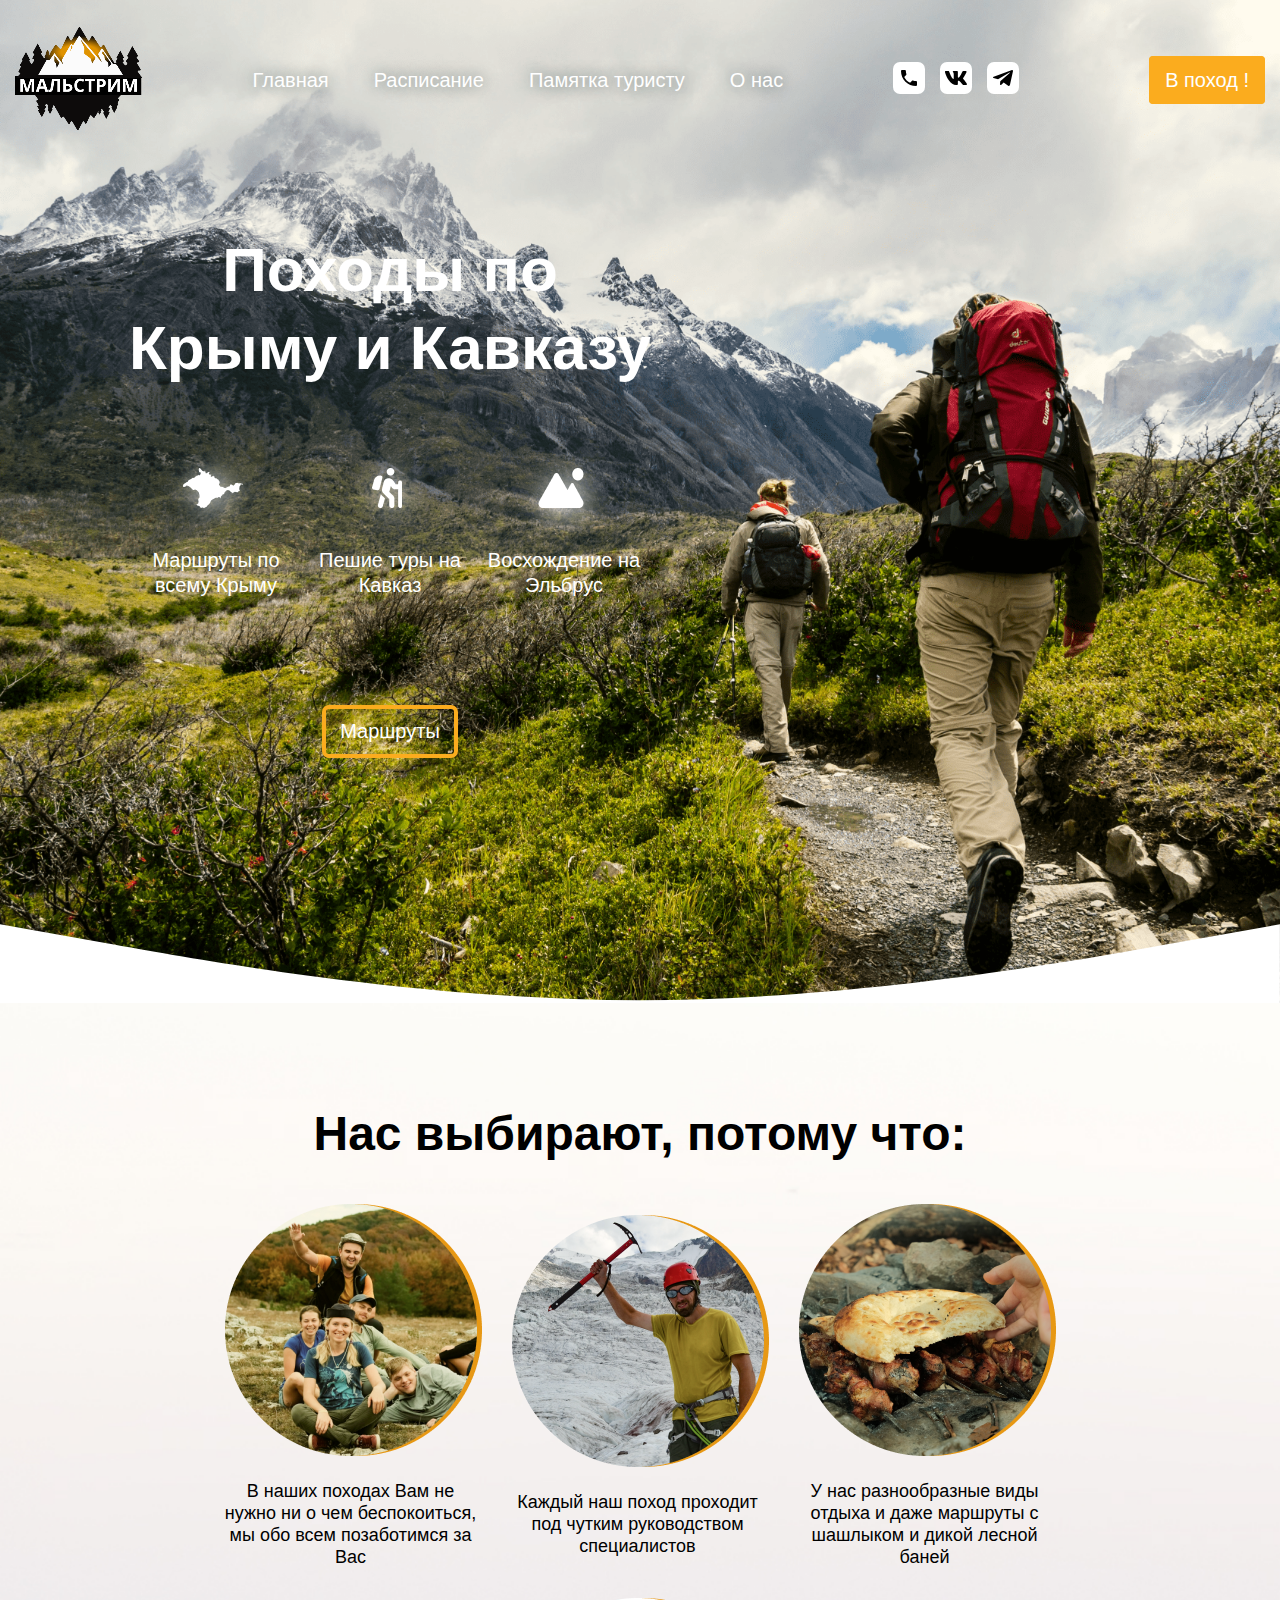
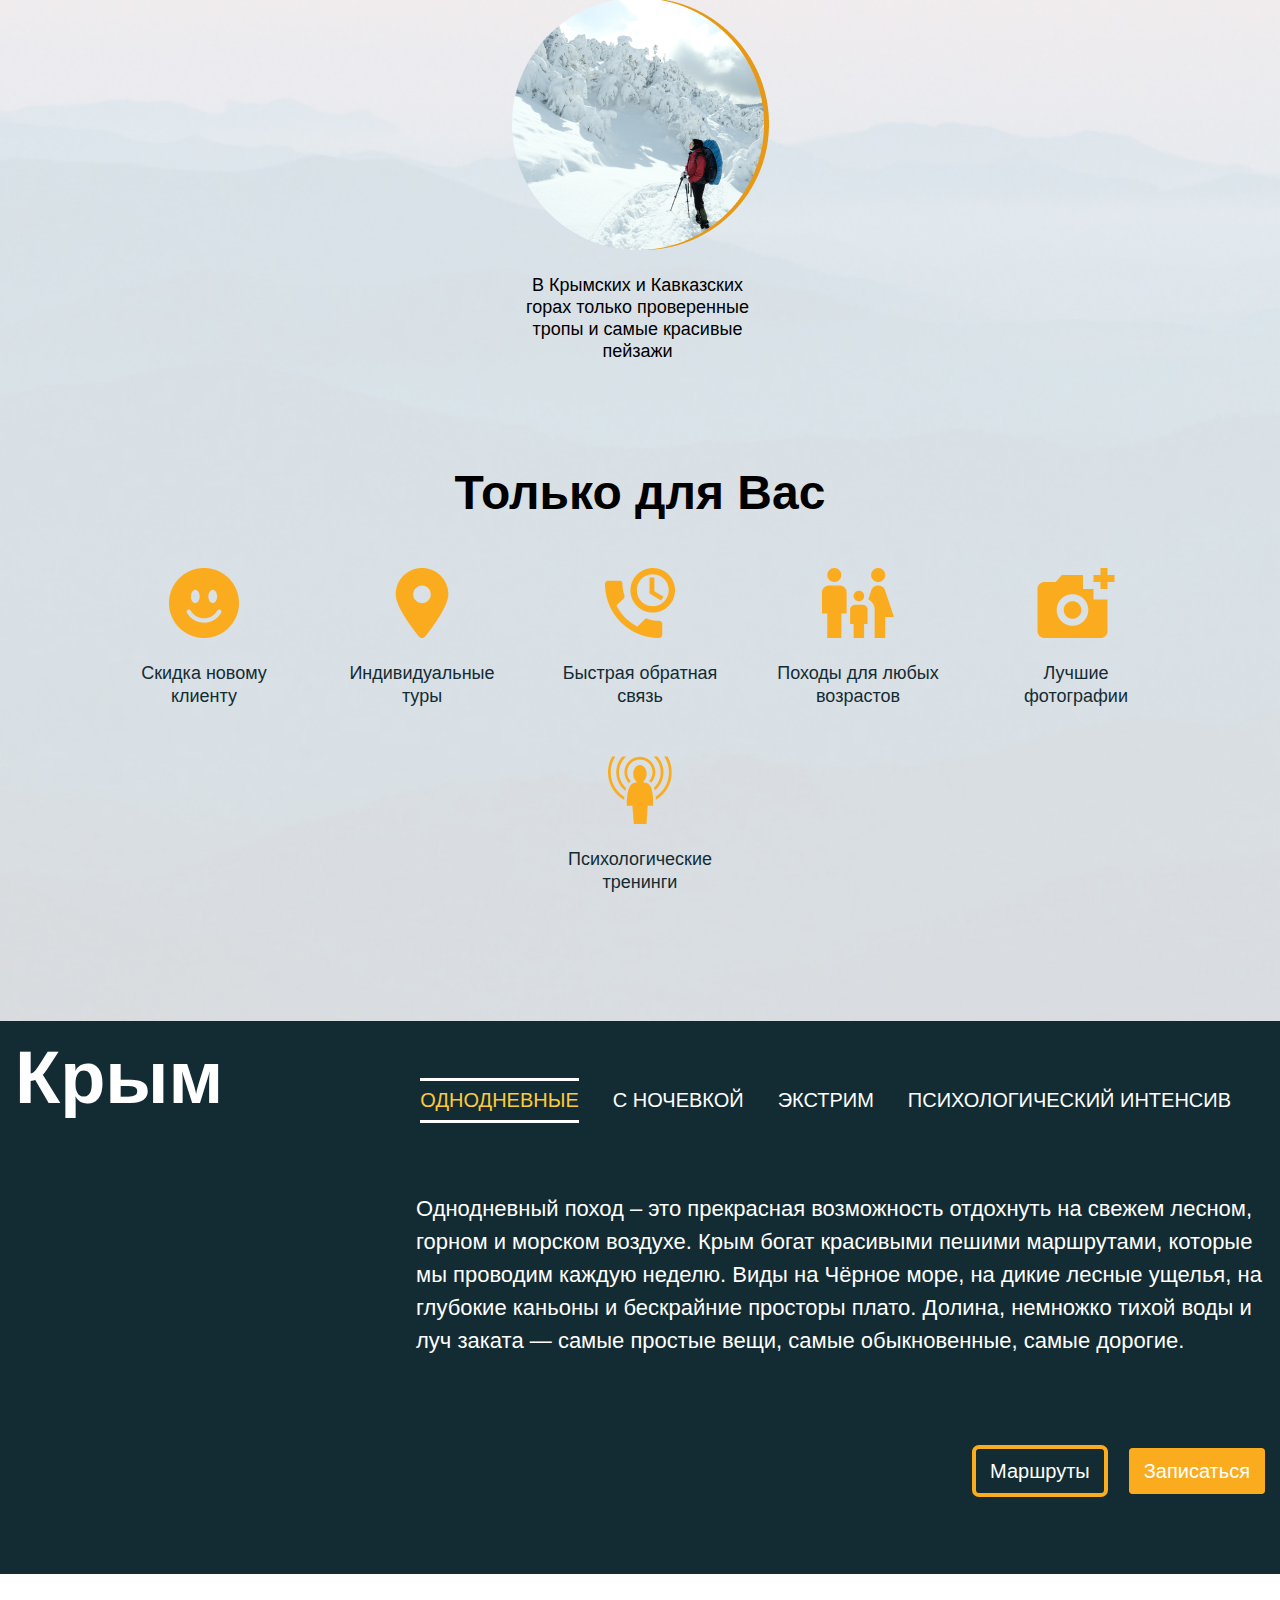
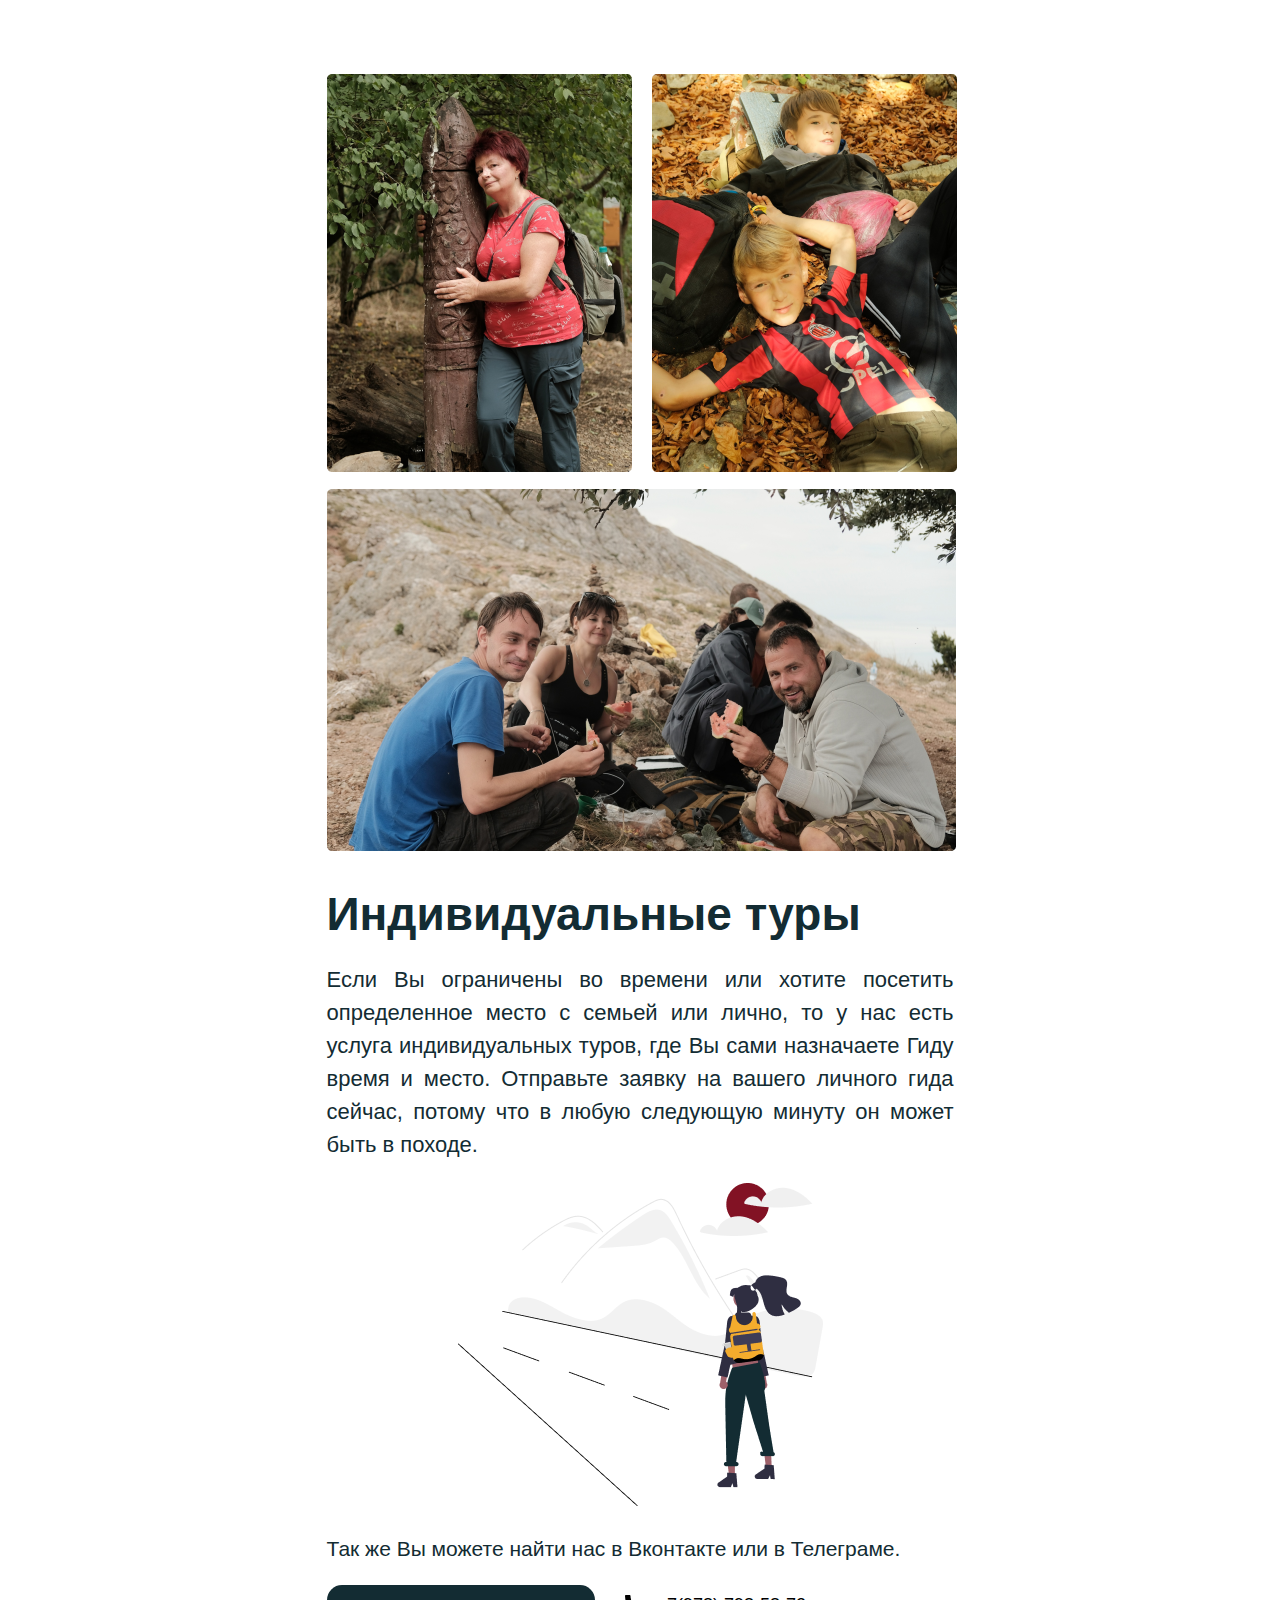
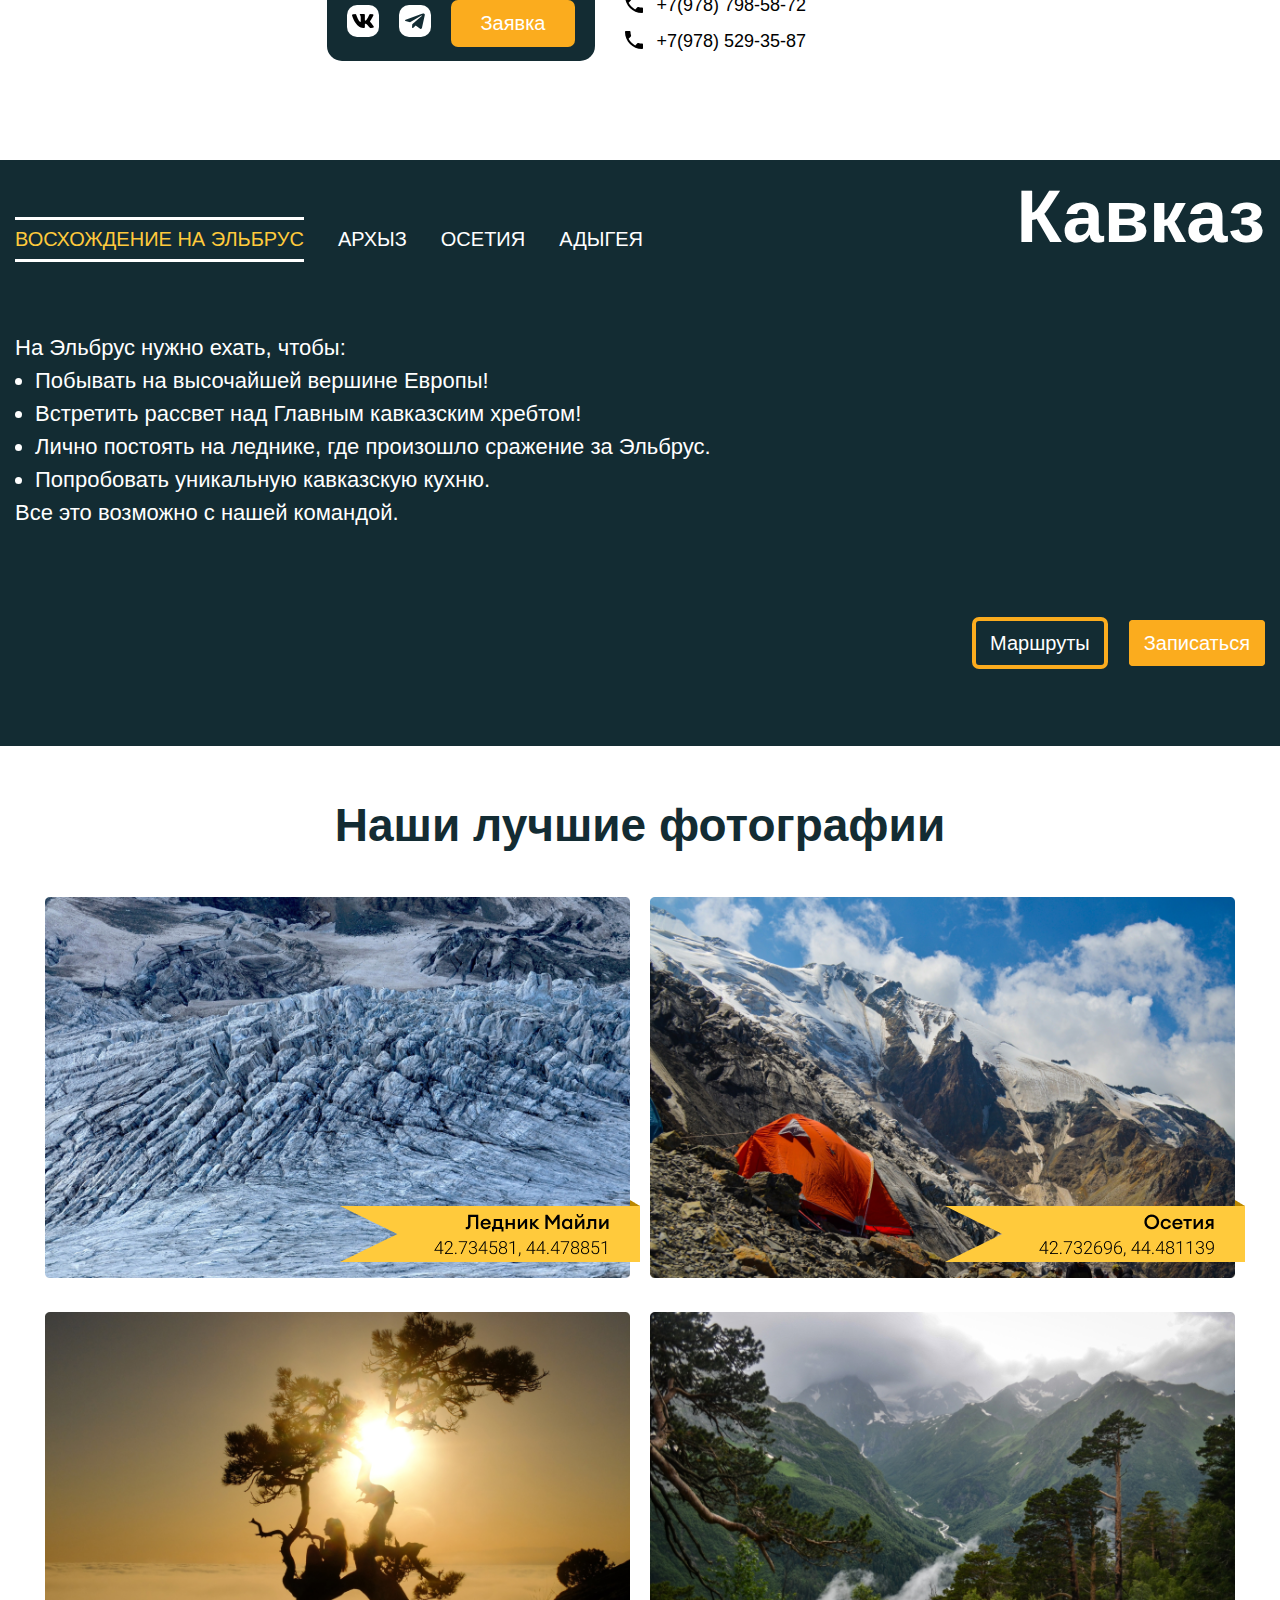
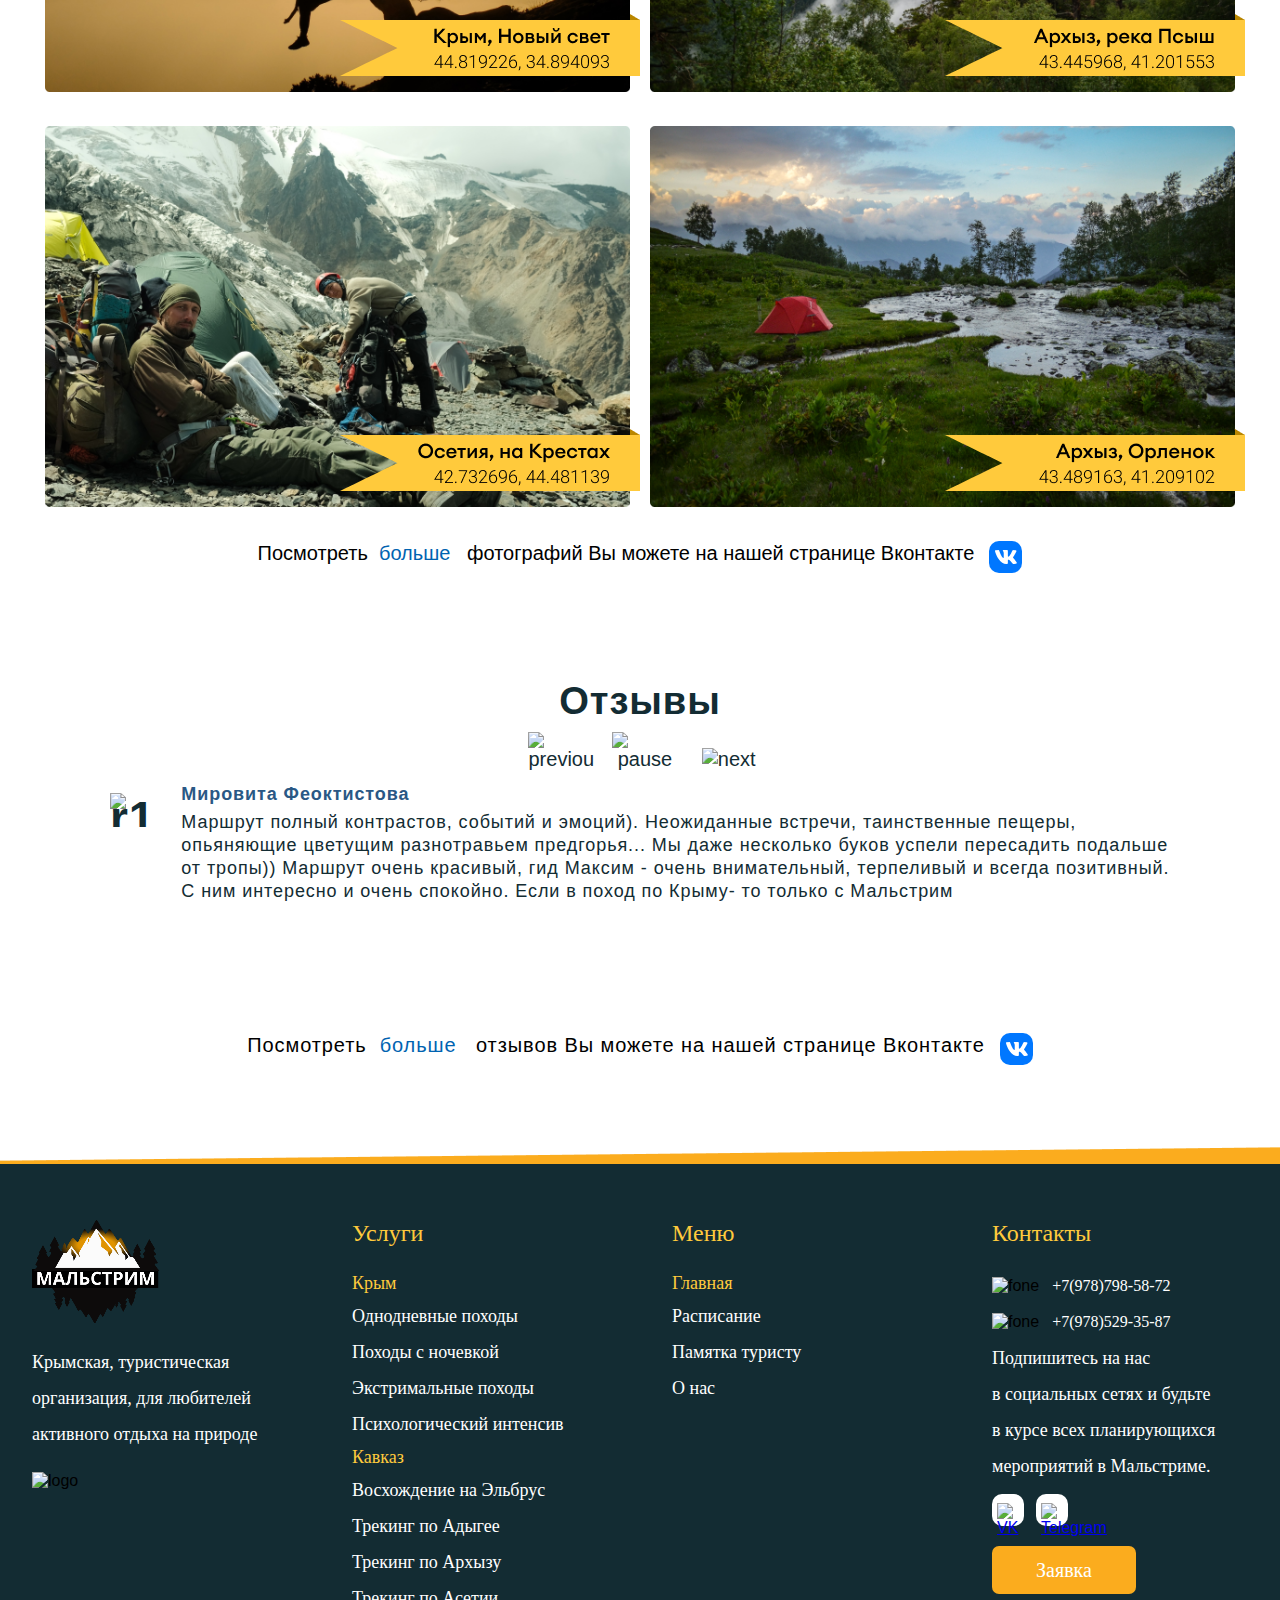
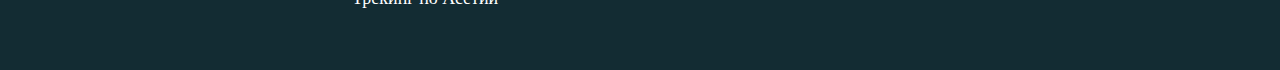
==== commit f8120330: "Изменения на 23.03" ====
--- a/index.html
+++ b/index.html
@@ -5,7 +5,7 @@
     <meta http-equiv="X-UA-Compatible" content="IE=edge" />
     <meta name="viewport" content="width=device-width, initial-scale=1.0" />
     <title>МАЛЬСТРИМ</title>
-    <script defer src="sctipt.js"></script>
+    <script defer src="script.js"></script>
     <link rel="stylesheet" href="style.css" />
     <link
       href="https://fonts.cdnfonts.com/css/euclid-circular-a"
@@ -63,7 +63,7 @@
             </div>
           </div>
           <div class="header_icon">
-            <a href=""><img class="header_icon_telephone" src="img/Трубка.svg" alt="telephone" /></a>
+            <img class="header_icon_telephone" src="img/Трубка.svg" alt="telephone" />
             <a href="http://vk.com/malstrim" target="_blank"><img class="header_icon_vk" src="img/VK1.svg" alt="vk" /></a>
             <a href="http://t.me/vie_est_vita" target="_blank"><img class="header_icon_telegram" src="img/TЛ.svg" alt="telegram" /></a>
           </div>
@@ -115,6 +115,25 @@
     </div>
 
 
+          <!-- Модальное окно с телефонами -->
+          <div class="modal_telephone_window modal_telephone_close">
+            <div class="modal_telephone_wrap">
+        <div class="modal_telephone">
+            <div class="modal_telephone_1">
+                <img src="img/tel.svg" alt="">
+                <p>+7(978) 798-58-72</p>
+            </div>
+            <div class="modal_telephone_1">
+                <img src="img/tel.svg" alt="">
+                <p>+7(978) 529-35-87</p>
+            </div>
+        </div>
+    </div>
+    </div>
+          <!-- --------------------------  -->
+
+
+
           <div class="header_box">
             <div class="header_box_title_img">
               <div class="header_box_title">
@@ -169,15 +188,23 @@
           <div class="hiking_point"></div>
           <div class="hiking_img">
             <img src="img/Круглогодичные.png" alt="season" />
-            <p>В Крымских горах только проверенные тропы и самые красивые пейзажи</p>
+            <p>В Крымских и Кавказских горах только проверенные тропы и самые красивые пейзажи</p>
           </div>
         </div>
         <div class="swiper mySwiper">
           <div class="swiper-wrapper">
-            <div class="swiper-slide hiking_slider"><img src="img/Веселые.png" alt="Веселые"></div>
-            <div class="swiper-slide hiking_slider"><img src="img/Безопасные.png" alt="Безопасные"></div>
-            <div class="swiper-slide hiking_slider"><img src="img/Вкусные.png" alt="Вкусные"></div>
-            <div class="swiper-slide hiking_slider"><img src="img/Круглогодичные.png" alt="Круглогодичные"></div>
+            <div class="swiper-slide hiking_slider"><img src="img/Веселые.png" alt="Веселые">
+              <p>В наших походах Вам не нужно ни о чем беспокоиться, мы обо всем позаботимся за Вас</p>
+            </div>
+            <div class="swiper-slide hiking_slider"><img src="img/Безопасные.png" alt="Безопасные">
+              <p>Каждый наш поход проходит под чутким руководством специалистов</p>
+            </div>
+            <div class="swiper-slide hiking_slider"><img src="img/Вкусные.png" alt="Вкусные">
+              <p>У нас разнообразные виды отдыха и даже маршруты с шашлыком и дикой лесной баней</p>
+            </div>
+            <div class="swiper-slide hiking_slider"><img src="img/Круглогодичные.png" alt="Круглогодичные">
+              <p>В Крымских и Кавказских горах только проверенные тропы и самые красивые пейзажи</p>
+            </div>
           </div>
         </div>
       </div>
@@ -193,7 +220,7 @@
           </div>
           <div class="advantages_img">
             <img src="img/Vector (1).png" alt="" />
-            <p>Подбор индивидуальных походов</p>
+            <p>Индивидуальные туры</p>
           </div>
           <div class="advantages_img_none">
             <img src="img/Vector (2).png" alt="" />
@@ -209,7 +236,7 @@
           </div>
           <div class="advantages_img_none">
             <img src="img/Vector (5).png" alt="" />
-            <p>Психологические тренинги на природе</p>
+            <p>Психологические тренинги</p>
           </div>
         </div>
       </div>
--- a/style.css
+++ b/style.css
@@ -48,8 +48,9 @@
     align-items: center;
 }
 .nav {
-    margin-left: 212px;
-    margin-right: 83px;
+    margin: 0 auto;
+    /* margin-left: 212px;
+    margin-right: 83px; */
 }
 .nav ul {
     display: flex;
@@ -62,12 +63,15 @@
     line-height: 25px;
     font-weight: 500;
     color: #ffffff;
+    text-shadow: 0px 0px 15px rgba(19, 44, 51, 0.65);
 }
 .nav a:hover {
     color: #132c33;
+    text-shadow: none;
 }
 .nav a:active {
-    color: #132c33;
+    color: #081417;
+    text-shadow: none;
 }
 .nav li {
     list-style: none;
@@ -75,6 +79,7 @@
 .menu > img {
     padding-top: 40px;
     padding-bottom: 54px;
+    cursor: pointer;
 }
 .menu {
     text-align: end;
@@ -163,6 +168,7 @@
     background-color: #ffffff;
     border-radius: 7px;
     height: 32px;
+    cursor: pointer;
 }
 .header_icon_telegram{
     padding: 8px 6px;
@@ -224,6 +230,7 @@
 }
 .header_block_description {
     display: flex;
+    justify-content: center;
 }
 .header_block_img {
     width: 174px;
@@ -258,9 +265,42 @@
     padding-top: 51px;
     justify-content: center;
 }
+/* Модальное окно с телефонами */
+.modal_telephone_close{
+    display: none;
+}
+.modal_telephone_wrap{
+    display: flex;
+    justify-content: end;
+    padding-right: 300px;
+}
+.modal_telephone{
+    position: fixed;
+    width: 100%;
+    max-width: 229px;
+    background-color: #ffffff;
+    border-radius: 10px;
+    padding: 27px;
+}
+.modal_telephone_1{
+    display: flex;
+    margin-bottom: 23px;
+}
+.modal_telephone_1:last-child{
+    margin-bottom: 0;
+}
+.modal_telephone_1 img{
+    margin-right: 13px;
+}
+.modal_telephone_1 p{
+    font-size: 18px;
+    line-height: 21px;
+    font-weight: 300;
+    color: #000000;
+}
+/* -----------------------------  */
 
 /* Модальное  */
-
 .modal_close{
     display: none;
 }
@@ -287,6 +327,7 @@
     position: absolute;
     right: 35px;
     top: 50px;
+    cursor: pointer;
 }
 .modal_form_p{
     position: absolute;
@@ -405,6 +446,9 @@
 .swiper-slide img{
     display: none;
 }
+.hiking_slider p{
+    display: none;
+}
 .hiking_advantages {
     background-image: url(img/sect-benefits.jpg);
     background-repeat: no-repeat;
@@ -439,6 +483,7 @@
     background-color: #fbac1e;
     border-radius: 50%;
     align-items: center;
+    margin-bottom: 105px;
 }
 .hiking_img > img {
     padding-bottom: 20px;
@@ -461,6 +506,15 @@
 .advantages_img_none{
     max-width: 170px;
     text-align: center;
+}
+.advantages_img img, .advantages_img_none img{
+    margin-bottom: 20px;
+}
+.advantages_img p, .advantages_img_none p{
+    font-size: 18px;
+    line-height: 23px;
+    font-weight: 500;
+    color: #132C33;
 }
 
 
@@ -1397,12 +1451,20 @@
       object-fit: cover;
       gap: 50px;
       padding-top: 33px;
+      padding-bottom: 10px;
+    }
+    .hiking_slider p{
+        display: block;
+        font-size: 20px;
+        line-height: 25px;
+        font-weight: 600;
+        color: #132C33;
     }
     .advantages_img_none{
         display: none;
     }
     .advantages_block{
-        gap: 0;
+        gap: 13px;
     }
     .advantages_img {
         max-width: 140px;
